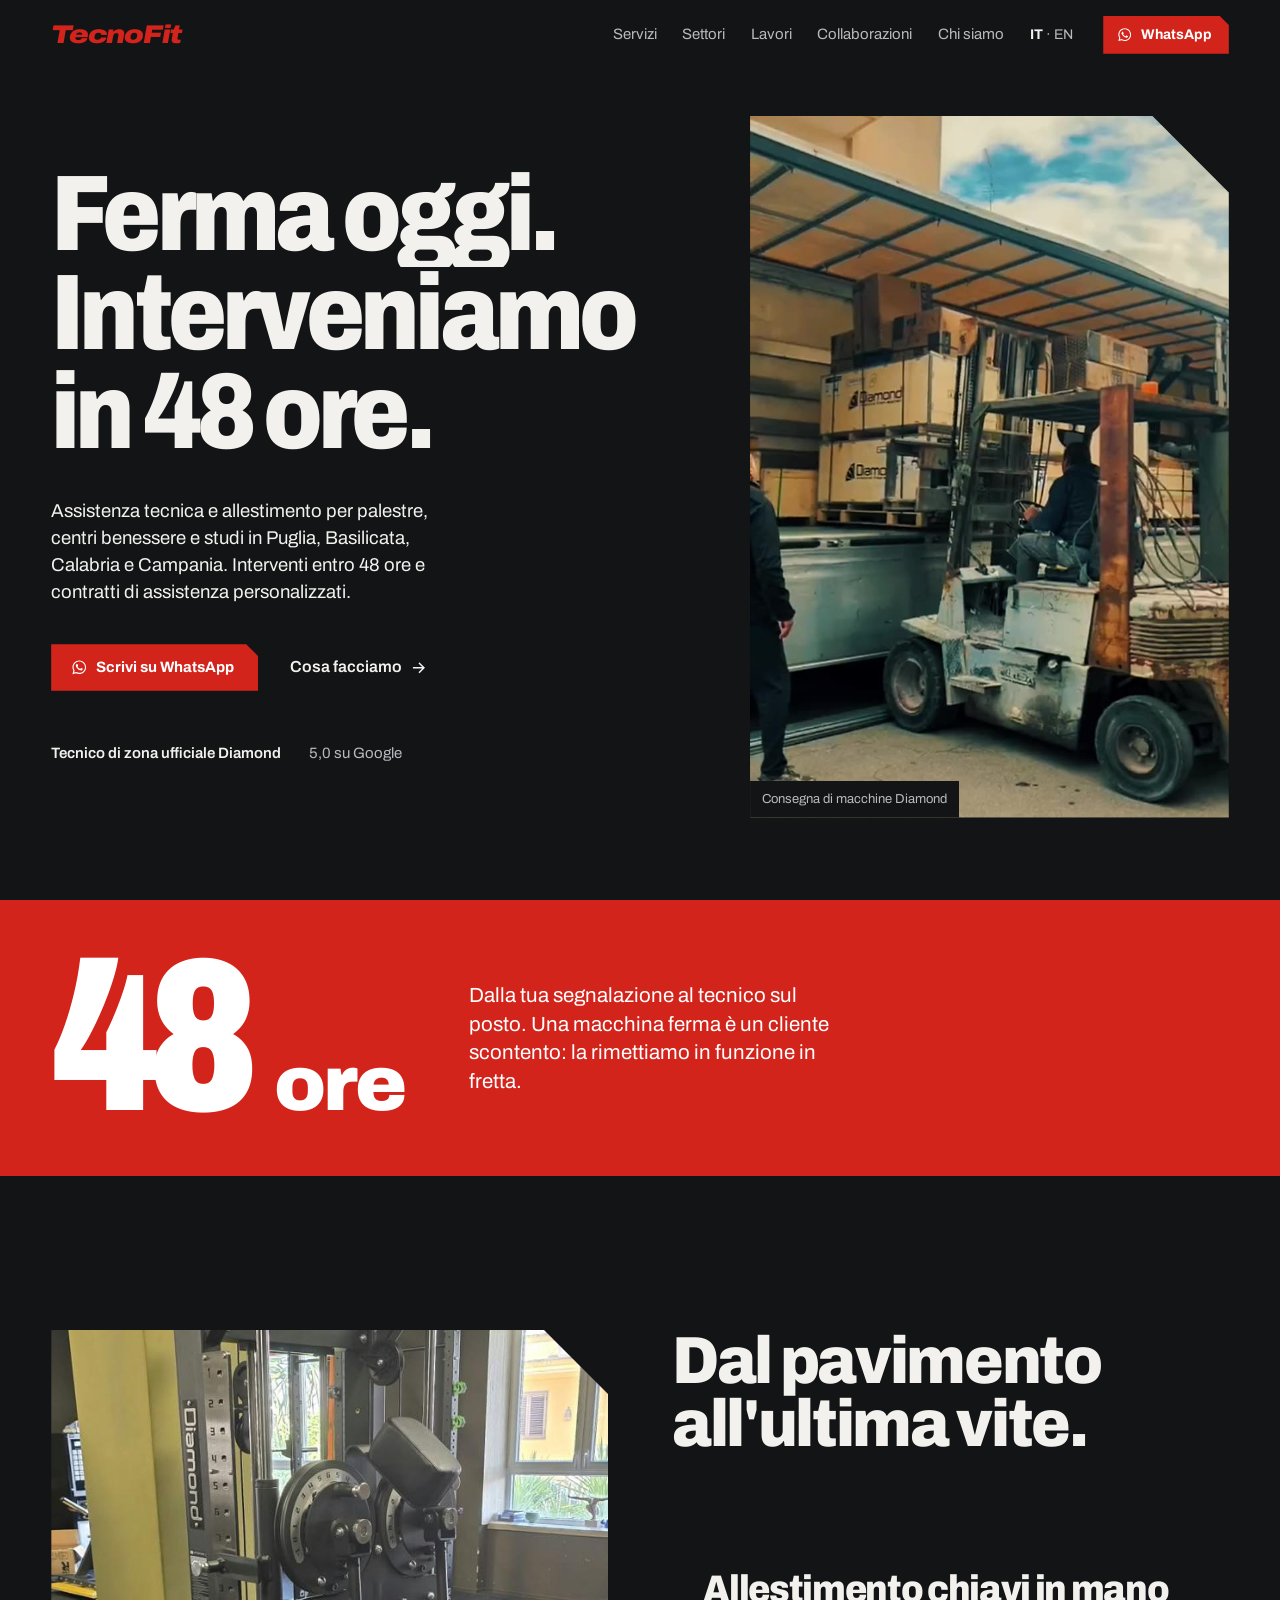
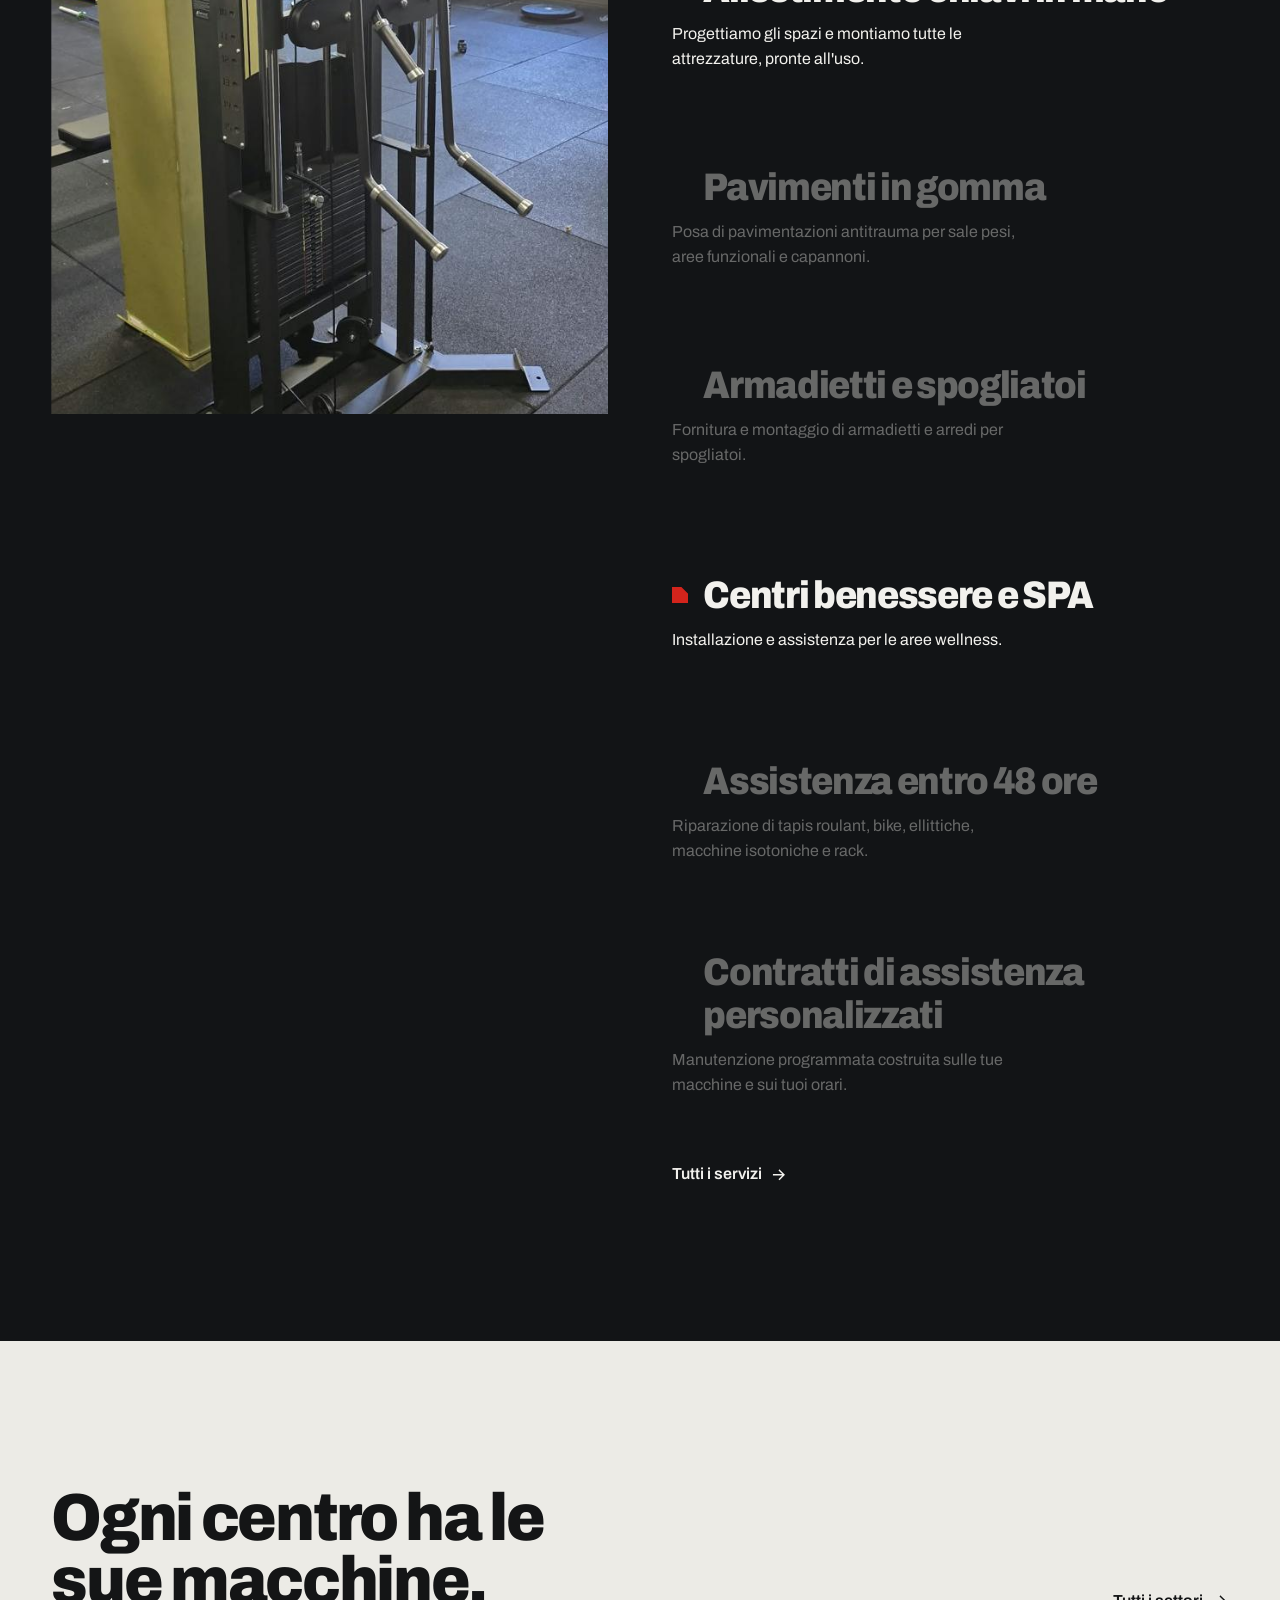
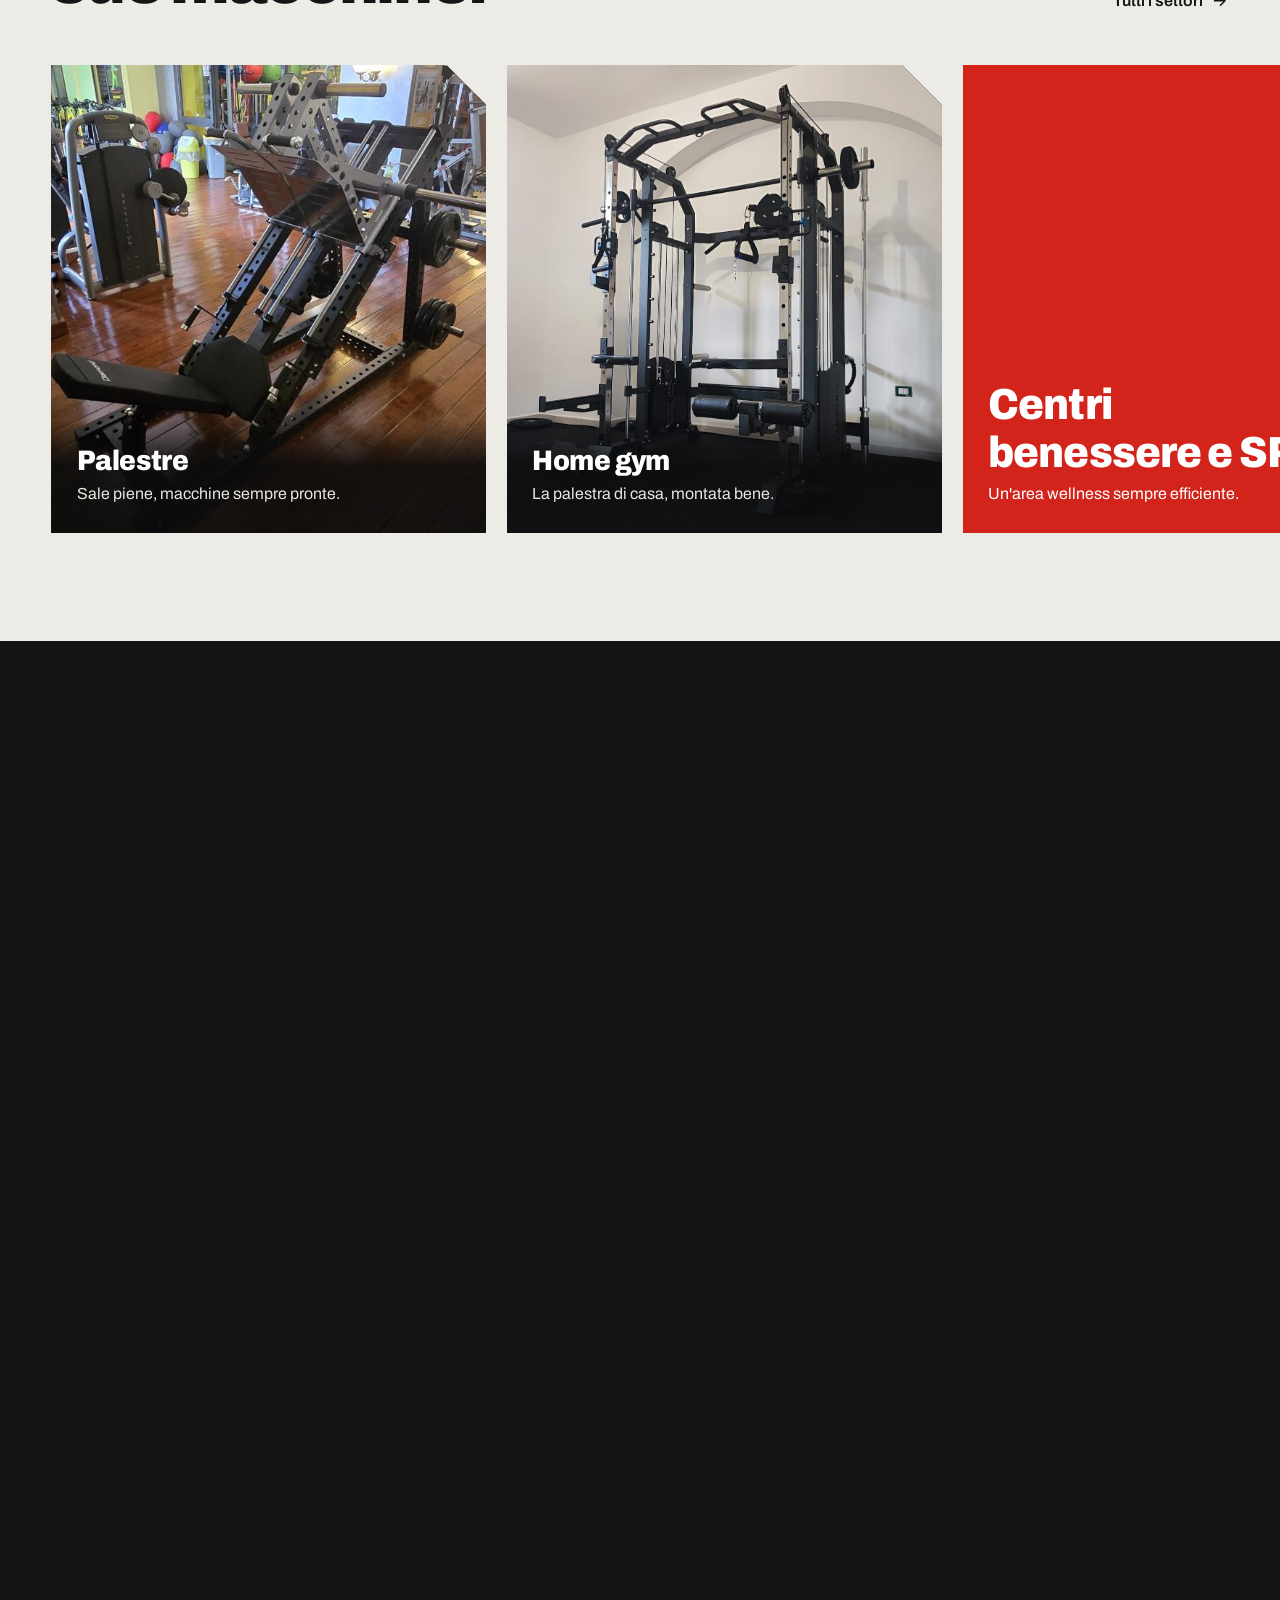
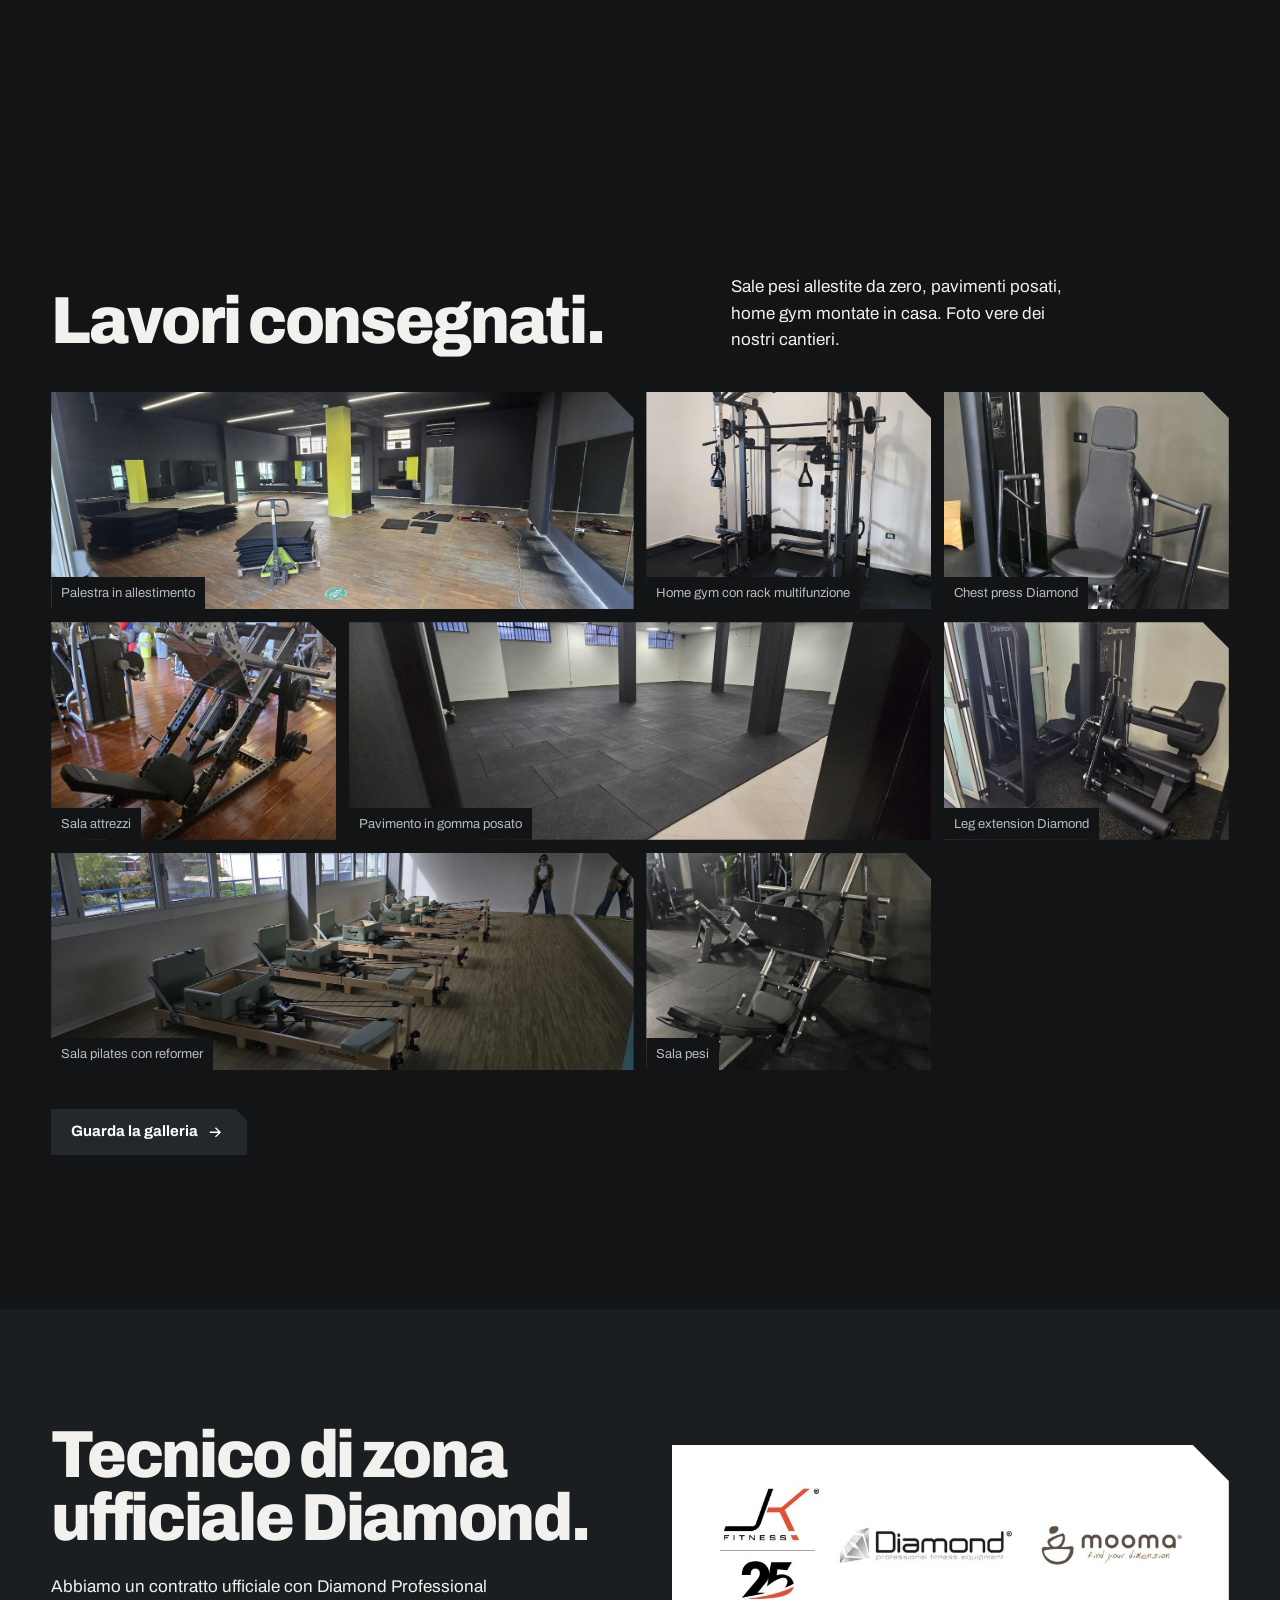
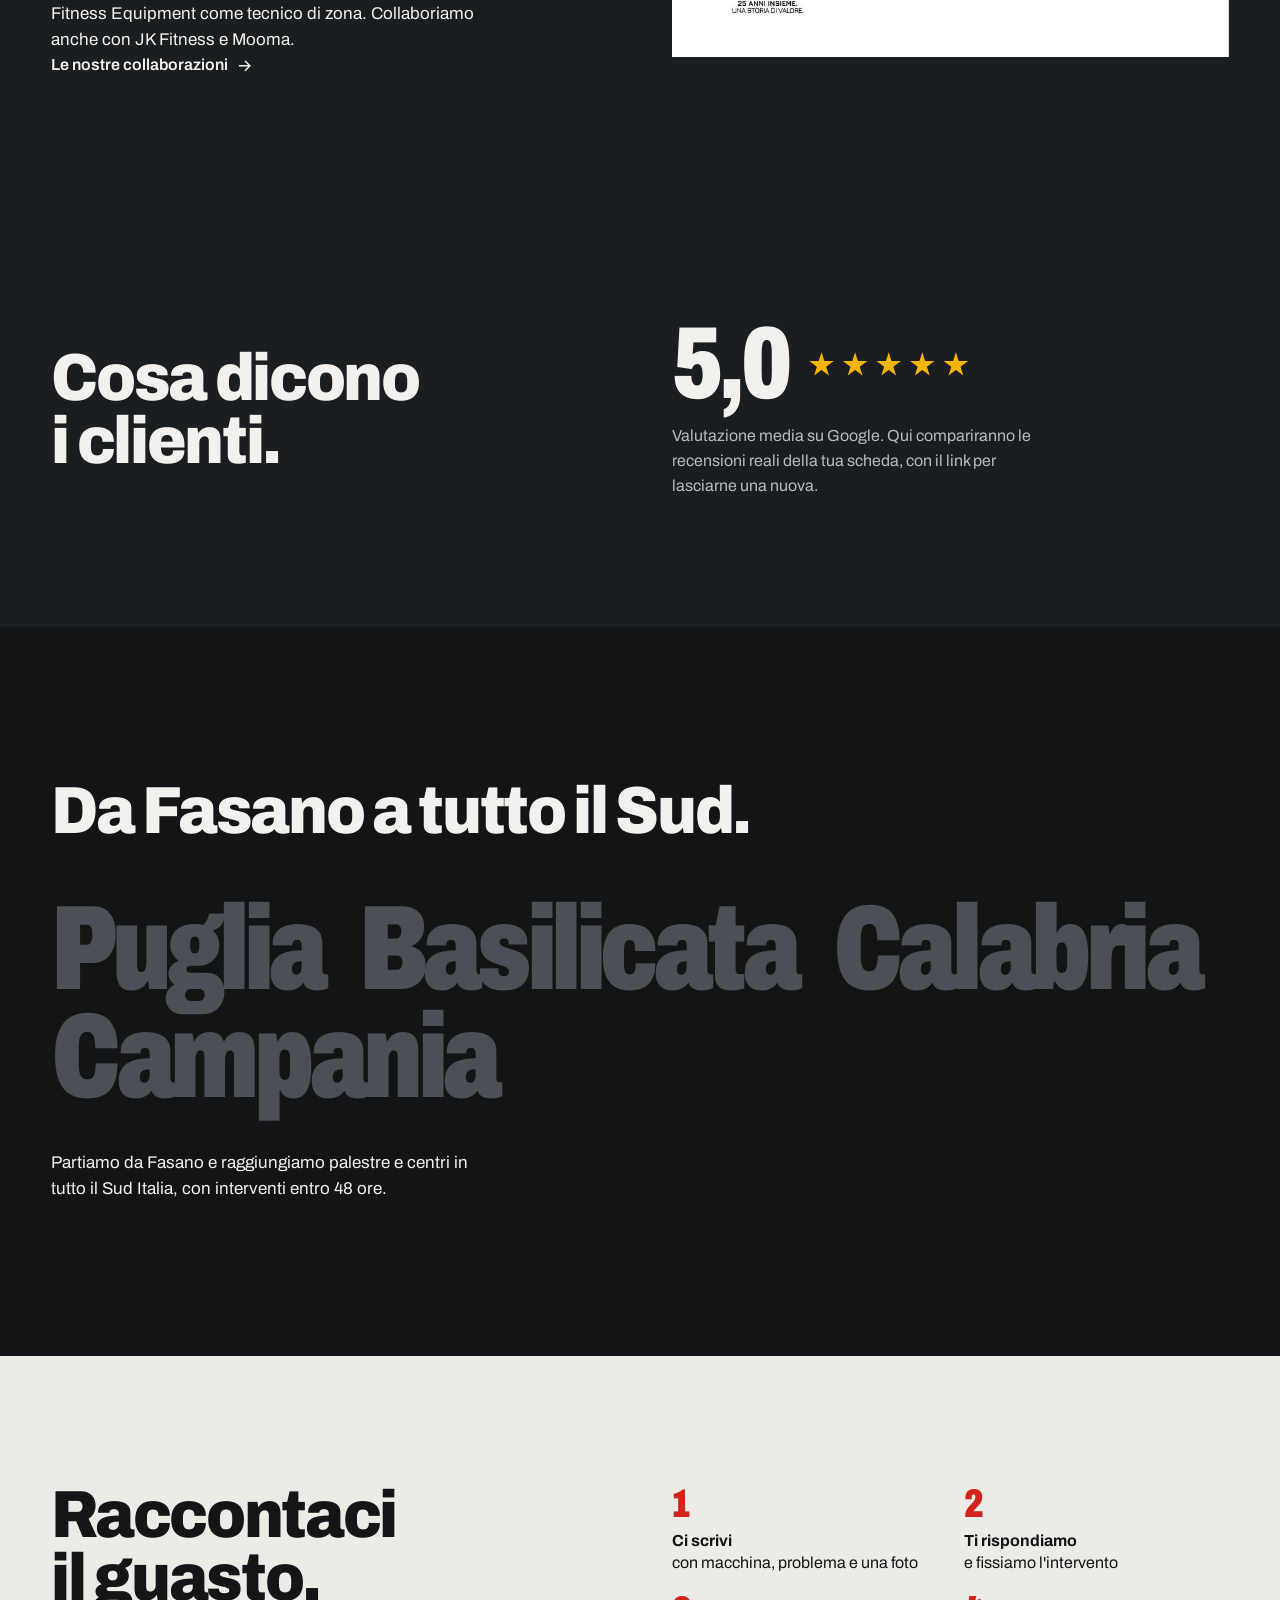
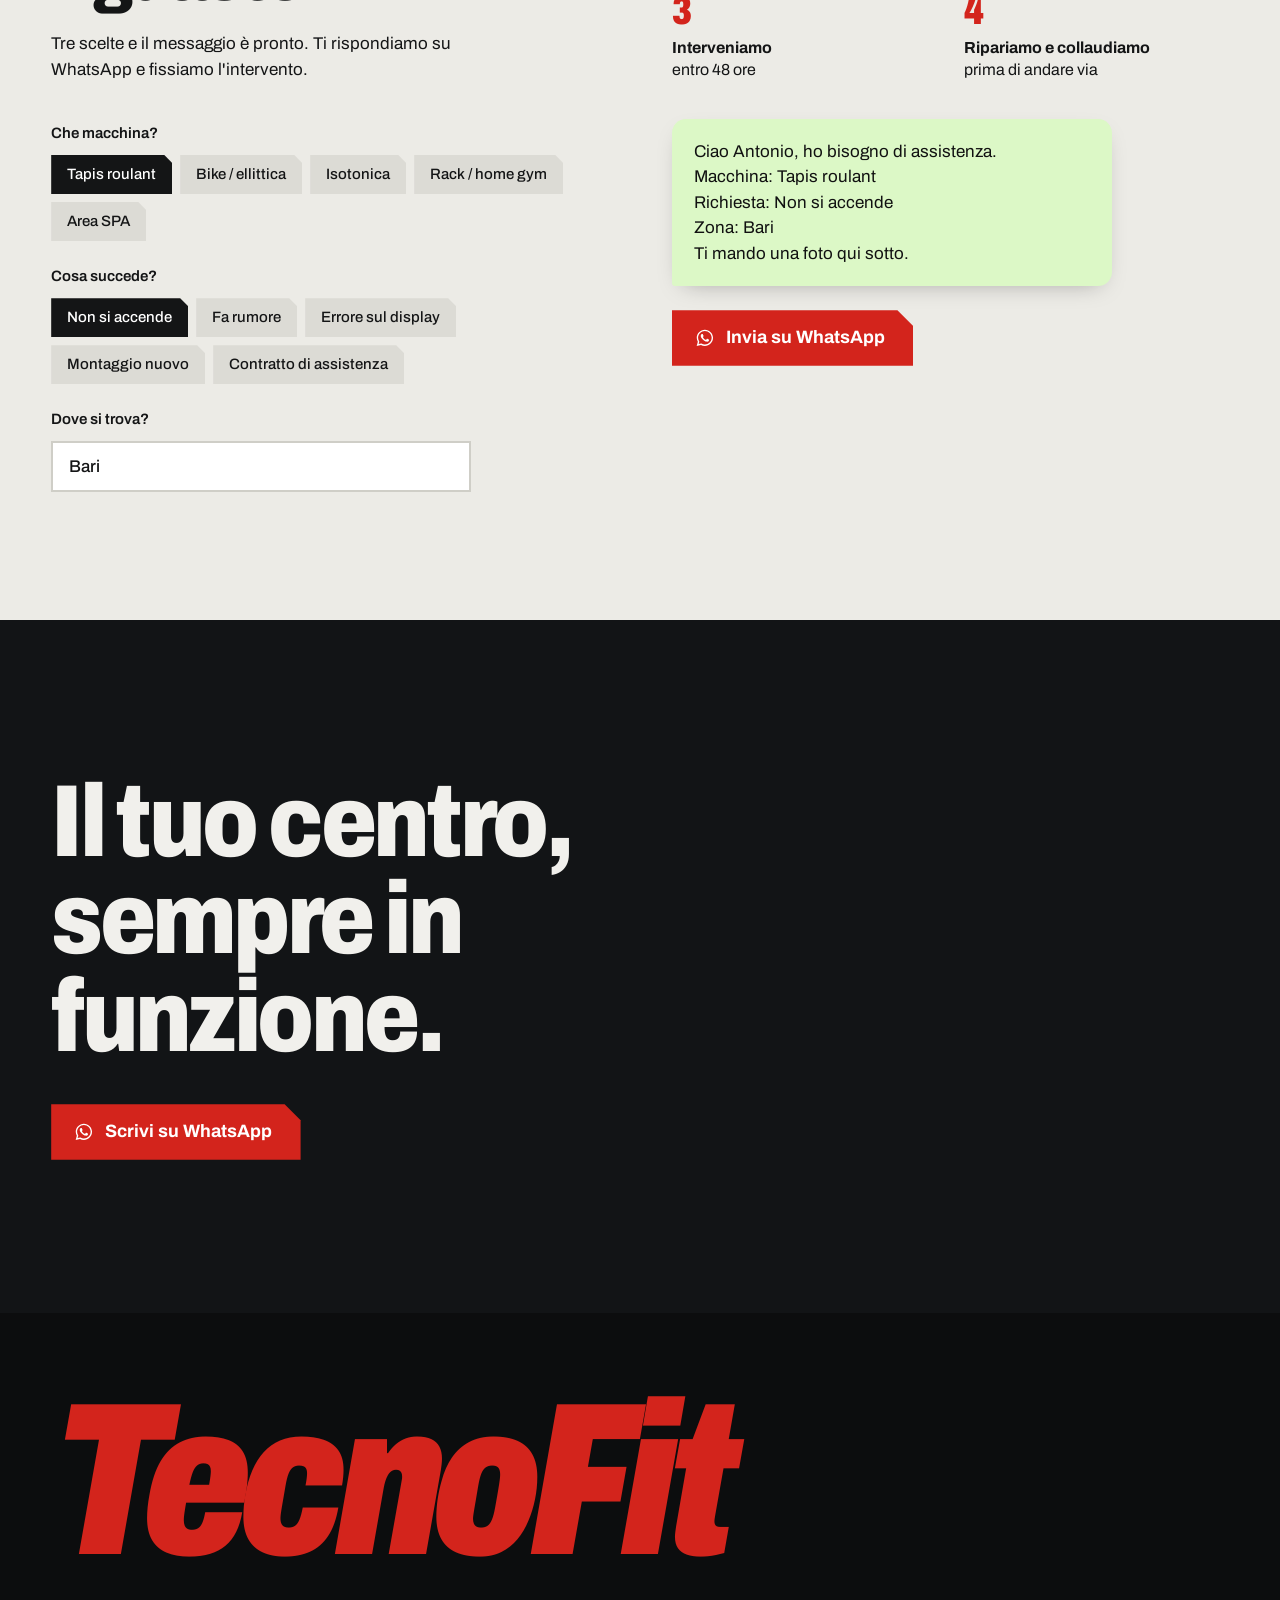
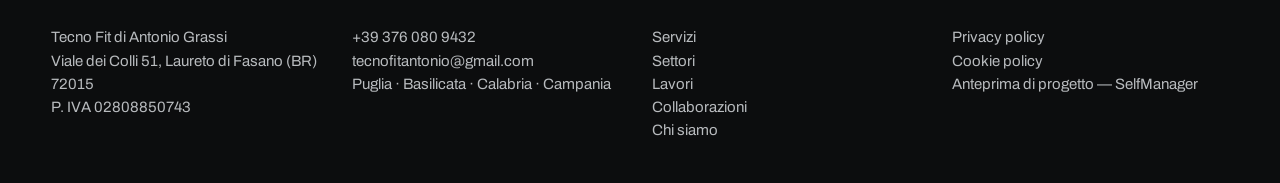
==== tecnofit/index.html @ 401a4ece "Anteprima tecnofit" ====
<!doctype html>
<html lang="it">
<head>
<meta charset="utf-8">
<meta name="viewport" content="width=device-width,initial-scale=1,viewport-fit=cover">
<title>TecnoFit — Assistenza e allestimento palestre in 48 ore</title>
<meta name="description" content="Assistenza tecnica e allestimento per palestre, centri benessere e studi in Puglia, Basilicata, Calabria e Campania. Interventi entro 48 ore.">
<meta name="robots" content="noindex">
<link rel="preconnect" href="https://fonts.googleapis.com">
<link rel="preconnect" href="https://fonts.gstatic.com" crossorigin>
<link href="https://fonts.googleapis.com/css2?family=Archivo:ital,wdth,wght@0,62..125,400..900;1,62..125,700..900&display=swap" rel="stylesheet">
<link rel="stylesheet" href="css/main.css">
</head>
<body class="home">
<svg width="0" height="0" style="position:absolute" aria-hidden="true">
<symbol id="wa" viewBox="0 0 24 24"><path fill="currentColor" d="M12.04 2C6.58 2 2.13 6.45 2.13 11.91c0 1.75.46 3.45 1.32 4.95L2.05 22l5.25-1.38c1.45.79 3.08 1.21 4.74 1.21 5.46 0 9.91-4.45 9.91-9.91C21.95 6.45 17.5 2 12.04 2zm0 18.15c-1.48 0-2.93-.4-4.2-1.15l-.3-.18-3.12.82.83-3.04-.2-.31a8.2 8.2 0 0 1-1.26-4.38c0-4.54 3.7-8.24 8.25-8.24 4.54 0 8.24 3.7 8.24 8.24 0 4.55-3.7 8.24-8.24 8.24zm4.52-6.16c-.25-.12-1.47-.72-1.69-.81-.23-.08-.39-.12-.56.12-.17.25-.64.81-.78.97-.14.17-.29.19-.54.06-.25-.12-1.05-.39-1.99-1.23-.74-.66-1.23-1.47-1.38-1.72-.14-.25-.02-.38.11-.51.11-.11.25-.29.37-.43.12-.14.17-.25.25-.41.08-.17.04-.31-.02-.43-.06-.12-.56-1.34-.76-1.84-.2-.48-.41-.42-.56-.43h-.48c-.17 0-.43.06-.66.31-.22.25-.86.85-.86 2.07 0 1.22.89 2.4 1.01 2.56.12.17 1.75 2.67 4.23 3.74.59.26 1.05.41 1.41.52.59.19 1.13.16 1.56.1.48-.07 1.47-.6 1.67-1.18.21-.58.21-1.07.14-1.18-.06-.11-.22-.17-.47-.29z"/></symbol>
<symbol id="ar" viewBox="0 0 24 24"><path fill="none" stroke="currentColor" stroke-width="2" stroke-linecap="square" d="M5 12h13M13 6l6 6-6 6"/></symbol>
<symbol id="x" viewBox="0 0 24 24"><path fill="none" stroke="currentColor" stroke-width="2" d="M6 6l12 12M18 6L6 18"/></symbol>
</svg>
<header class="nav">
  <a class="wm" href="./" aria-label="TecnoFit, home">TecnoFit</a>
  <nav id="menu" aria-label="Principale"><a href="servizi.html">Servizi</a><a href="settori.html">Settori</a><a href="lavori.html">Lavori</a><a href="collaborazioni.html">Collaborazioni</a><a href="chi-siamo.html">Chi siamo</a><span class="lang"><b>IT</b> · <span>EN</span></span></nav>
  <a class="btn cut sm" href="https://wa.me/393760809432?text=Ciao%20Antonio%2C%20vorrei%20informazioni%20su%20un%20intervento." target="_blank" rel="noopener"><svg><use href="#wa"/></svg><span>WhatsApp</span></a>
  <button class="burger" aria-expanded="false" aria-controls="menu" aria-label="Apri il menu"><span></span><span></span></button>
</header>
<main>
<section class="hero" aria-labelledby="h1">
  <div class="hero-txt">
    <h1 id="h1"><span class="ln"><span>Ferma oggi.</span></span><span class="ln"><span>Interveniamo</span></span><span class="ln"><span>in 48 ore.</span></span></h1>
    <p class="lead">Assistenza tecnica e allestimento per palestre, centri benessere e studi in Puglia, Basilicata, Calabria e Campania. Interventi entro 48 ore e contratti di assistenza personalizzati.</p>
    <div class="row"><a class="btn cut" href="#contatti"><svg><use href="#wa"/></svg><span>Scrivi su WhatsApp</span></a><a class="lnk" href="servizi.html">Cosa facciamo <svg><use href="#ar"/></svg></a></div>
    <p class="trust"><b>Tecnico di zona ufficiale Diamond</b><span>5,0 su Google</span></p>
  </div>
  <figure class="hero-media cut"><video src="assets/video/hero.mp4" poster="assets/video/hero.jpg" autoplay muted loop playsinline aria-label="Consegna di macchine Diamond dal camion"></video><figcaption>Consegna di macchine Diamond</figcaption></figure>
</section>
<section class="band" aria-label="Tempi di intervento"><div class="band-in"><p class="big"><span class="count">48</span><span class="u">ore</span></p><p class="band-t">Dalla tua segnalazione al tecnico sul posto. Una macchina ferma è un cliente scontento: la rimettiamo in funzione in fretta.</p></div></section>
<section class="svc" aria-labelledby="h-svc">
  <div class="svc-media"><div class="svc-frame cut">
    <img class="on" src="assets/img/9.jpg" alt="Palestra in allestimento con pavimento in gomma" data-k="0"><img src="assets/img/17.jpg" alt="Pavimento in gomma posato in un capannone" data-k="1" loading="lazy"><img src="assets/img/11.jpg" alt="Sala attrezzi" data-k="2" loading="lazy"><img src="assets/img/14.jpg" alt="Macchina Diamond montata" data-k="3" loading="lazy"><img src="assets/img/1.jpg" alt="Tapis roulant" data-k="4" loading="lazy"><img src="assets/img/15.jpg" alt="Chest press Diamond" data-k="5" loading="lazy">
  </div></div>
  <div class="svc-list">
    <h2 id="h-svc">Dal pavimento all'ultima vite.</h2>
    <ol>
      <li data-k="0" class="on"><h3>Allestimento chiavi in mano</h3><p>Progettiamo gli spazi e montiamo tutte le attrezzature, pronte all'uso.</p></li>
      <li data-k="1"><h3>Pavimenti in gomma</h3><p>Posa di pavimentazioni antitrauma per sale pesi, aree funzionali e capannoni.</p></li>
      <li data-k="2"><h3>Armadietti e spogliatoi</h3><p>Fornitura e montaggio di armadietti e arredi per spogliatoi.</p></li>
      <li data-k="3"><h3>Centri benessere e SPA</h3><p>Installazione e assistenza per le aree wellness.</p></li>
      <li data-k="4"><h3>Assistenza entro 48 ore</h3><p>Riparazione di tapis roulant, bike, ellittiche, macchine isotoniche e rack.</p></li>
      <li data-k="5"><h3>Contratti di assistenza personalizzati</h3><p>Manutenzione programmata costruita sulle tue macchine e sui tuoi orari.</p></li>
    </ol>
    <a class="lnk more" href="servizi.html">Tutti i servizi <svg><use href="#ar"/></svg></a>
  </div>
</section>
<section class="sect" aria-labelledby="h-set"><div class="sect-pin">
  <div class="sect-head"><h2 id="h-set">Ogni centro ha le sue macchine.</h2><a class="lnk" href="settori.html">Tutti i settori <svg><use href="#ar"/></svg></a></div>
  <div class="track">
    <a class="panel" href="settori.html#palestre"><img src="assets/img/12.jpg" alt="Palestra con macchine isotoniche" loading="lazy"><div><h3>Palestre</h3><p>Sale piene, macchine sempre pronte.</p></div></a>
    <a class="panel" href="settori.html#home-gym"><img src="assets/img/20.jpg" alt="Home gym con rack multifunzione" loading="lazy"><div><h3>Home gym</h3><p>La palestra di casa, montata bene.</p></div></a>
    <a class="panel solid" href="settori.html#spa"><div><h3>Centri benessere e SPA</h3><p>Un'area wellness sempre efficiente.</p></div></a>
    <a class="panel" href="settori.html#studi-medici"><img src="assets/img/18.jpg" alt="Macchina per la riabilitazione" loading="lazy"><div><h3>Studi medici privati</h3><p>Attrezzature affidabili per chi cura.</p></div></a>
    <a class="panel" href="settori.html#personal"><img src="assets/img/8.jpg" alt="Functional trainer in uno studio" loading="lazy"><div><h3>Studi di personal training</h3><p>Spazi piccoli, attrezzatura scelta.</p></div></a>
  </div>
</div></section>
<section class="gal" aria-labelledby="h-gal">
  <div class="gal-head"><h2 id="h-gal">Lavori consegnati.</h2><p>Sale pesi allestite da zero, pavimenti posati, home gym montate in casa. Foto vere dei nostri cantieri.</p></div>
  <div class="grid" id="grid" data-limit="8"></div>
  <a class="btn cut ghost" href="lavori.html"><span>Guarda la galleria</span><svg><use href="#ar"/></svg></a>
</section>
<section class="partner" aria-labelledby="h-par">
  <div class="par-txt"><h2 id="h-par">Tecnico di zona ufficiale Diamond.</h2><p>Abbiamo un contratto ufficiale con Diamond Professional Fitness Equipment come tecnico di zona. Collaboriamo anche con JK Fitness e Mooma.</p><a class="lnk" href="collaborazioni.html">Le nostre collaborazioni <svg><use href="#ar"/></svg></a></div>
  <figure class="par-logos"><img src="assets/img/partner.jpg" alt="Loghi di JK Fitness, Diamond e Mooma" loading="lazy" width="766" height="216"></figure>
</section>
<section class="rev" aria-labelledby="h-rev">
  <h2 id="h-rev">Cosa dicono i clienti.</h2>
  <div class="rev-in"><p class="stars" aria-label="5 su 5"><span>5,0</span><i></i><i></i><i></i><i></i><i></i></p><p>Valutazione media su Google. Qui compariranno le recensioni reali della tua scheda, con il link per lasciarne una nuova.</p></div>
</section>
<section class="zone" aria-labelledby="h-zone">
  <h2 id="h-zone">Da Fasano a tutto il Sud.</h2>
  <ul class="regs"><li>Puglia</li><li>Basilicata</li><li>Calabria</li><li>Campania</li></ul>
  <p>Partiamo da Fasano e raggiungiamo palestre e centri in tutto il Sud Italia, con interventi entro 48 ore.</p>
</section>
<section class="req" id="contatti" aria-labelledby="h-req">
  <div class="req-l">
    <h2 id="h-req">Raccontaci il guasto.</h2>
    <p>Tre scelte e il messaggio è pronto. Ti rispondiamo su WhatsApp e fissiamo l'intervento.</p>
    <fieldset><legend>Che macchina?</legend><div class="opts" data-k="m"><button type="button" aria-pressed="true">Tapis roulant</button><button type="button" aria-pressed="false">Bike / ellittica</button><button type="button" aria-pressed="false">Isotonica</button><button type="button" aria-pressed="false">Rack / home gym</button><button type="button" aria-pressed="false">Area SPA</button></div></fieldset>
    <fieldset><legend>Cosa succede?</legend><div class="opts" data-k="p"><button type="button" aria-pressed="true">Non si accende</button><button type="button" aria-pressed="false">Fa rumore</button><button type="button" aria-pressed="false">Errore sul display</button><button type="button" aria-pressed="false">Montaggio nuovo</button><button type="button" aria-pressed="false">Contratto di assistenza</button></div></fieldset>
    <label class="city" for="city">Dove si trova?</label>
    <input id="city" type="text" value="Bari" autocomplete="address-level2">
  </div>
  <div class="req-r">
    <ol class="steps"><li><b>Ci scrivi</b> con macchina, problema e una foto</li><li><b>Ti rispondiamo</b> e fissiamo l'intervento</li><li><b>Interveniamo</b> entro 48 ore</li><li><b>Ripariamo e collaudiamo</b> prima di andare via</li></ol>
    <div class="bubble" id="msg" aria-live="polite"></div>
    <a class="btn cut lg" id="send" href="#" target="_blank" rel="noopener"><svg><use href="#wa"/></svg><span>Invia su WhatsApp</span></a>
  </div>
</section>
<section class="close"><h2>Il tuo centro, sempre in funzione.</h2><a class="btn cut lg" href="#contatti"><svg><use href="#wa"/></svg><span>Scrivi su WhatsApp</span></a></section>
</main>
<footer class="foot">
  <a class="wm big" href="./">TecnoFit</a>
  <div class="foot-g">
    <p>Tecno Fit di Antonio Grassi<br>Viale dei Colli 51, Laureto di Fasano (BR) 72015<br>P. IVA 02808850743</p>
    <p><a href="https://wa.me/393760809432?text=Ciao%20Antonio%2C%20vorrei%20informazioni%20su%20un%20intervento." target="_blank" rel="noopener">+39 376 080 9432</a><br>tecnofitantonio@gmail.com<br>Puglia · Basilicata · Calabria · Campania</p>
    <p><a href="servizi.html">Servizi</a><br><a href="settori.html">Settori</a><br><a href="lavori.html">Lavori</a><br><a href="collaborazioni.html">Collaborazioni</a><br><a href="chi-siamo.html">Chi siamo</a></p>
    <p>Privacy policy<br>Cookie policy<br>Anteprima di progetto — <a href="https://selfmanagers.it" target="_blank" rel="noopener">SelfManager</a></p>
  </div>
</footer>
<a class="fab" href="https://wa.me/393760809432?text=Ciao%20Antonio%2C%20vorrei%20informazioni%20su%20un%20intervento." target="_blank" rel="noopener" aria-label="Scrivi su WhatsApp"><svg><use href="#wa"/></svg></a>
<dialog class="lb" id="lb" aria-label="Foto ingrandita"><button class="lb-x" aria-label="Chiudi"><svg><use href="#x"/></svg></button><img alt=""><p></p></dialog>
<script src="js/vendor/gsap.min.js"></script>
<script src="js/vendor/ScrollTrigger.min.js"></script>
<script src="js/main.js"></script>
</body>
</html>
---- tecnofit/css/main.css ----
:root{--bg:#121416;--sf:#1b1e21;--sf2:#24282c;--ink:#f2f1ed;--mut:#b8bbbe;--red:#d3241c;--red2:#b81d16;--chalk:#ecebe6;--g:max(20px,4vw);--c:clamp(18px,3vw,44px);--f:"Archivo",system-ui,sans-serif;color-scheme:dark}
*{box-sizing:border-box;margin:0;padding:0}
html{scroll-behavior:smooth;-webkit-text-size-adjust:100%}
body{background:var(--bg);color:var(--ink);font:400 clamp(16px,1.05vw,18px)/1.55 var(--f);font-variation-settings:"wdth" 100;overflow-x:hidden}
::selection{background:var(--red);color:#fff}
:focus-visible{outline:2px solid var(--red);outline-offset:3px}
html{scrollbar-color:#3a3f44 var(--bg)}
img,video{display:block;max-width:100%}
a{color:inherit}
h1,h2,h3{font-weight:850;letter-spacing:-.035em;line-height:.95;text-wrap:balance}
h2{font-size:clamp(36px,5.2vw,84px);font-variation-settings:"wdth" 92}
h3{font-size:clamp(20px,1.6vw,26px);letter-spacing:-.02em;line-height:1.1;font-variation-settings:"wdth" 100}
.cut{clip-path:polygon(0 0,calc(100% - var(--c)) 0,100% var(--c),100% 100%,0 100%)}
svg{width:1.1em;height:1.1em;flex:none}

.nav{position:fixed;inset:0 0 auto;z-index:20;display:flex;align-items:center;gap:clamp(16px,2.4vw,36px);padding:16px var(--g);padding-top:calc(16px + env(safe-area-inset-top,0px));transition:background .3s,transform .4s cubic-bezier(.2,.8,.2,1)}
.nav.solid{background:rgba(18,20,22,.94)}
.nav.hide{transform:translateY(-100%)}
.wm{font:900 italic clamp(24px,2vw,32px)/1 var(--f);font-variation-settings:"wdth" 118;letter-spacing:-.05em;color:var(--red);text-decoration:none}
.nav nav{display:flex;gap:clamp(14px,2vw,30px);margin-left:auto}
.nav nav a{text-decoration:none;font-size:15px;color:var(--mut);transition:color .2s}
.nav nav a:hover{color:var(--ink)}
.lang{font-size:14px;color:var(--mut)}.lang b{color:var(--ink)}
.btn{display:inline-flex;align-items:center;gap:.6em;background:var(--red);color:#fff;font:700 clamp(15px,1.1vw,18px)/1 var(--f);text-decoration:none;padding:1em 1.6em 1em 1.3em;--c:12px;border:0;cursor:pointer;transition:background .2s,transform .2s}
.btn:hover{background:var(--red2)}.btn:active{transform:translateY(1px)}
.btn.sm{font-size:14px;padding:.8em 1.2em .8em 1em;--c:9px}
.btn.lg{font-size:clamp(17px,1.4vw,22px);--c:16px}
.lnk{display:inline-flex;align-items:center;gap:.5em;text-decoration:none;font-weight:600;color:var(--ink)}
.lnk svg{transition:transform .25s}.lnk:hover svg{transform:translateX(4px)}

.hero{display:grid;grid-template-columns:minmax(0,1.15fr) minmax(0,.85fr);gap:clamp(24px,4vw,72px);padding:calc(110px + env(safe-area-inset-top,0px)) var(--g) clamp(48px,6vw,96px);min-height:min(100svh,980px);align-items:center}
.hero h1{font-size:clamp(52px,8.4vw,150px);font-variation-settings:"wdth" 84;letter-spacing:-.045em;line-height:.88;margin-bottom:clamp(24px,2.6vw,40px)}
.hero h1 em{font-style:normal}
.ln{display:block;overflow:hidden;padding-bottom:.04em}.ln>span{display:inline-block}
.lead{font-size:clamp(18px,1.45vw,23px);line-height:1.45;max-width:38ch;margin-bottom:clamp(28px,3vw,44px)}
.row{display:flex;flex-wrap:wrap;align-items:center;gap:18px 32px}
.trust{display:flex;flex-wrap:wrap;gap:8px 28px;margin-top:clamp(32px,4vw,56px);font-size:15px;color:var(--mut)}
.trust b{color:var(--ink);font-weight:600}
.hero-media{position:relative;height:min(78svh,820px);background:#000;--c:clamp(40px,6vw,96px)}
.hero-media video{width:100%;height:100%;object-fit:cover}
.hero-media figcaption{position:absolute;left:0;bottom:0;background:var(--bg);font-size:13px;color:var(--mut);padding:8px 12px}

.band{background:var(--red);color:#fff;overflow:hidden}
.band-in{display:flex;align-items:center;gap:clamp(24px,5vw,80px);padding:clamp(28px,4vw,56px) var(--g)}
.big{display:flex;align-items:baseline;gap:.12em;font:900 clamp(96px,17vw,280px)/.8 var(--f);font-variation-settings:"wdth" 72;letter-spacing:-.05em;font-variant-numeric:tabular-nums}
.big .u{font-size:.36em;font-variation-settings:"wdth" 100;letter-spacing:-.03em}
.band-t{font-size:clamp(18px,1.6vw,26px);line-height:1.4;max-width:30ch}

.svc{display:grid;grid-template-columns:minmax(0,1fr) minmax(0,1fr);gap:clamp(32px,5vw,96px);padding:clamp(96px,12vw,200px) var(--g)}
.svc-media{position:relative}
.svc-frame{position:sticky;top:12svh;height:76svh;background:var(--sf);--c:clamp(36px,5vw,80px)}
.svc-frame img{position:absolute;inset:0;width:100%;height:100%;object-fit:cover;clip-path:inset(0 0 100% 0);transition:clip-path .8s cubic-bezier(.7,0,.2,1)}
.svc-frame img.on{clip-path:inset(0 0 0 0)}
.svc-list h2{margin-bottom:clamp(40px,5vw,72px)}
.svc-list ol{list-style:none}
.svc-list li{padding:clamp(26px,3.2vw,48px) 0;opacity:.38;transition:opacity .4s;cursor:default;min-height:22svh;display:flex;flex-direction:column;justify-content:center}
.svc-list li.on{opacity:1}
.svc-list li h3{font-size:clamp(28px,3vw,48px);font-variation-settings:"wdth" 90;letter-spacing:-.035em;margin-bottom:12px;display:flex;align-items:center;gap:.4em}
.svc-list li h3:before{content:"";width:.42em;height:.42em;background:var(--red);clip-path:polygon(0 0,58% 0,100% 42%,100% 100%,0 100%);flex:none;transform:scale(0);transition:transform .4s cubic-bezier(.2,.8,.2,1)}
.svc-list li.on h3:before{transform:scale(1)}
.svc-list li p{max-width:40ch;color:var(--ink)}

.sect{background:var(--chalk);color:#141516;overflow:hidden}
.sect-pin{height:100svh;display:flex;flex-direction:column;justify-content:center;gap:clamp(28px,4vw,56px);padding:clamp(72px,8vw,120px) 0 clamp(40px,5vw,72px)}
.sect h2{padding:0 var(--g);max-width:14ch}
.track{display:flex;gap:clamp(14px,1.6vw,24px);padding:0 var(--g);width:max-content}
.panel{position:relative;width:clamp(280px,34vw,560px);height:clamp(340px,52svh,560px);flex:none;overflow:hidden;background:#141516;color:#fff;clip-path:polygon(0 0,calc(100% - 40px) 0,100% 40px,100% 100%,0 100%)}
.panel img{width:100%;height:100%;object-fit:cover;transform:scale(1.08)}
.panel>div{position:absolute;left:0;right:0;bottom:0;padding:clamp(20px,2vw,32px);background:linear-gradient(transparent,rgba(10,11,12,.86) 40%)}
.panel h3{font-size:clamp(24px,2.2vw,36px);font-variation-settings:"wdth" 92;margin-bottom:6px}
.panel p{font-size:16px;color:#e6e6e3;max-width:32ch}
.panel.solid{background:var(--red)}.panel.solid>div{background:none;top:0;display:flex;flex-direction:column;justify-content:flex-end}
.panel.solid h3{font-size:clamp(34px,3.4vw,56px)}.panel.solid p{color:#fff}

.gal{padding:clamp(96px,12vw,200px) var(--g)}
.gal-head{display:grid;grid-template-columns:minmax(0,1.3fr) minmax(0,1fr);gap:32px;align-items:end;margin-bottom:clamp(28px,3vw,44px)}
.gal-head p{color:var(--ink);max-width:36ch;font-size:clamp(17px,1.3vw,20px)}
.chips{display:flex;flex-wrap:wrap;gap:10px;margin-bottom:clamp(24px,2.6vw,36px)}
.chips button{font:600 15px/1 var(--f);color:var(--ink);background:var(--sf2);border:0;padding:12px 18px;cursor:pointer;clip-path:polygon(0 0,calc(100% - 8px) 0,100% 8px,100% 100%,0 100%);transition:background .2s,color .2s}
.chips button:hover{background:#30353a}
.chips button[aria-pressed="true"]{background:var(--ink);color:var(--bg)}
.grid{display:grid;grid-template-columns:repeat(4,minmax(0,1fr));grid-auto-rows:clamp(160px,17vw,300px);grid-auto-flow:dense;gap:clamp(8px,1vw,14px)}
.tile{position:relative;overflow:hidden;background:var(--sf);clip-path:polygon(0 0,calc(100% - 26px) 0,100% 26px,100% 100%,0 100%)}
.tile.w{grid-column:span 2}.tile.t{grid-row:span 2}
.tile img{width:100%;height:100%;object-fit:cover;transition:transform .7s cubic-bezier(.2,.8,.2,1)}
.tile:hover img{transform:scale(1.05)}
.tile span{position:absolute;left:0;bottom:0;background:var(--bg);font-size:13px;color:var(--mut);padding:6px 10px}
.tile.out{display:none}

.partner{display:grid;grid-template-columns:minmax(0,1fr) minmax(0,1fr);gap:clamp(32px,5vw,96px);align-items:center;padding:clamp(72px,9vw,150px) var(--g);background:var(--sf)}
.partner p{margin-top:24px;max-width:44ch;font-size:clamp(17px,1.3vw,20px)}
.par-logos{background:#fff;padding:clamp(20px,3vw,48px);clip-path:polygon(0 0,calc(100% - 36px) 0,100% 36px,100% 100%,0 100%)}
.par-logos img{width:100%;height:auto}

.zone{padding:clamp(96px,12vw,200px) var(--g)}
.zone h2{margin-bottom:clamp(28px,4vw,56px)}
.regs{list-style:none;display:flex;flex-wrap:wrap;gap:0 .3em;font:900 clamp(48px,9.4vw,170px)/.9 var(--f);font-variation-settings:"wdth" 72;letter-spacing:-.045em;color:#4a5056;margin-bottom:clamp(28px,3vw,44px)}
.regs li{transition:color .5s}.regs li.lit{color:var(--ink)}.regs li.lit:first-child{color:var(--red)}
.zone p{max-width:44ch;font-size:clamp(17px,1.3vw,20px)}

.req{display:grid;grid-template-columns:minmax(0,1fr) minmax(0,1fr);gap:clamp(32px,5vw,96px);padding:clamp(80px,10vw,160px) var(--g);background:var(--chalk);color:#141516}
.req h2{margin-bottom:20px}
.req-l>p{max-width:40ch;margin-bottom:clamp(28px,3vw,40px);font-size:clamp(17px,1.3vw,20px)}
fieldset{border:0;margin-bottom:24px}
legend,.city{display:block;font-weight:600;font-size:15px;margin-bottom:10px}
.opts{display:flex;flex-wrap:wrap;gap:8px}
.opts button{font:500 15px/1 var(--f);padding:12px 16px;border:0;background:#dcdbd5;color:#141516;cursor:pointer;transition:background .2s;clip-path:polygon(0 0,calc(100% - 8px) 0,100% 8px,100% 100%,0 100%)}
.opts button:hover{background:#cfcec7}
.opts button[aria-pressed="true"]{background:#141516;color:#fff}
.req input{font:500 17px/1 var(--f);width:100%;max-width:420px;padding:14px 16px;border:2px solid #cfcec7;background:#fff;color:#141516}
.req input:focus{outline:none;border-color:var(--red)}
.steps{list-style:none;counter-reset:s;display:grid;grid-template-columns:1fr 1fr;gap:18px 28px;margin-bottom:clamp(28px,3vw,44px)}
.steps li{counter-increment:s;font-size:16px;line-height:1.35}
.steps li:before{content:counter(s);display:block;font:900 40px/1 var(--f);font-variation-settings:"wdth" 72;color:var(--red);margin-bottom:6px}
.steps b{display:block}
.bubble{background:#dcf8c6;color:#111;padding:20px 22px;border-radius:14px 14px 14px 3px;font-size:17px;line-height:1.5;white-space:pre-line;max-width:44ch;margin-bottom:24px;box-shadow:0 8px 24px -12px rgba(0,0,0,.35)}

.close{padding:clamp(96px,12vw,200px) var(--g);display:flex;flex-direction:column;align-items:flex-start;gap:clamp(28px,3vw,44px)}
.close h2{font-size:clamp(48px,8vw,140px);font-variation-settings:"wdth" 84;max-width:12ch}

.foot{background:#0c0d0e;padding:clamp(48px,6vw,96px) var(--g) calc(40px + env(safe-area-inset-bottom,0px))}
.wm.big{display:block;font-style:italic;font-size:clamp(72px,17vw,300px);line-height:.85;margin-bottom:clamp(32px,4vw,56px)}
.foot-g{display:grid;grid-template-columns:repeat(3,minmax(0,1fr));gap:24px;font-size:15px;color:var(--mut)}

.fab{position:fixed;right:calc(18px + env(safe-area-inset-right,0px));bottom:calc(18px + env(safe-area-inset-bottom,0px));z-index:30;width:60px;height:60px;display:grid;place-items:center;background:#25d366;color:#fff;border-radius:50%;box-shadow:0 10px 26px -8px rgba(0,0,0,.55);transform:scale(0);transition:transform .45s cubic-bezier(.16,1,.3,1)}
.fab.on{transform:scale(1)}.fab svg{width:30px;height:30px}

@media (max-width:900px){
  .nav nav,.lang{display:none}.nav .btn{margin-left:auto}
  .hero{grid-template-columns:1fr;min-height:0;padding-top:calc(96px + env(safe-area-inset-top,0px))}
  .hero-media{height:62svh}
  .band-in{flex-direction:column;align-items:flex-start;gap:12px}
  .svc{grid-template-columns:1fr}
  .svc-media{display:none}
  .svc-list li{opacity:1;min-height:0;padding:22px 0}
  .svc-list li h3:before{transform:scale(1)}
  .sect-pin{height:auto}
  .track{width:auto;overflow-x:auto;scroll-snap-type:x mandatory;padding-bottom:8px}
  .panel{width:78vw;height:62svh;scroll-snap-align:start}
  .gal-head,.partner,.req{grid-template-columns:1fr}
  .grid{grid-template-columns:repeat(2,minmax(0,1fr));grid-auto-rows:44vw}
  .foot-g{grid-template-columns:1fr}
  .steps{grid-template-columns:1fr 1fr}
}
@media (prefers-reduced-motion:reduce){*{transition:none!important;scroll-behavior:auto!important}}

.nav nav a[aria-current]{color:var(--ink);box-shadow:inset 0 -2px 0 var(--red)}
.nav nav{align-items:center}
.burger{display:none;width:44px;height:44px;background:none;border:0;cursor:pointer;position:relative;color:var(--ink)}
.burger span{position:absolute;left:10px;right:10px;height:2px;background:currentColor;transition:transform .35s cubic-bezier(.16,1,.3,1)}
.burger span:first-child{top:17px}.burger span:last-child{top:25px}
.nav.open .burger span:first-child{transform:translateY(4px) rotate(45deg)}.nav.open .burger span:last-child{transform:translateY(-4px) rotate(-45deg)}
.lnk.more{margin-top:24px}
.btn.ghost{background:var(--sf2);margin-top:clamp(24px,3vw,40px)}.btn.ghost:hover{background:#30353a}
.btn.dark{background:#141516}.btn.dark:hover{background:#000}
.sect-head{display:flex;justify-content:space-between;align-items:end;gap:24px;padding:0 var(--g)}
.sect-head h2{padding:0}.sect-head .lnk{color:#141516;flex:none}
a.panel{text-decoration:none}a.panel img{transition:transform .8s cubic-bezier(.16,1,.3,1)}a.panel:hover img{transform:scale(1.12)}
.tile{cursor:zoom-in}

.ph{display:grid;grid-template-columns:minmax(0,1fr);gap:clamp(24px,4vw,72px);padding:calc(130px + env(safe-area-inset-top,0px)) var(--g) clamp(56px,7vw,110px);align-items:end}
.ph.has-media{grid-template-columns:minmax(0,1.1fr) minmax(0,.9fr)}
.ph h1{font-size:clamp(48px,7.6vw,132px);font-variation-settings:"wdth" 84;letter-spacing:-.045em;line-height:.88;margin-bottom:clamp(22px,2.4vw,36px)}
.ph-media{height:min(62svh,620px);--c:clamp(36px,5vw,80px)}
.ph-media img{width:100%;height:100%;object-fit:cover}

.jump{position:sticky;top:0;z-index:5;display:flex;gap:6px;overflow-x:auto;padding:12px var(--g);background:rgba(18,20,22,.94);scrollbar-width:none}
.jump a{flex:none;text-decoration:none;font-size:14px;font-weight:600;padding:9px 14px;background:var(--sf2);clip-path:polygon(0 0,calc(100% - 7px) 0,100% 7px,100% 100%,0 100%);transition:background .2s}
.jump a:hover{background:var(--red)}
.srow{display:grid;grid-template-columns:minmax(0,1.1fr) minmax(0,.9fr);gap:clamp(32px,5vw,96px);align-items:center;padding:clamp(64px,8vw,130px) var(--g);scroll-margin-top:60px}
.srow.rev figure{order:2}
.srow figure{height:min(70svh,640px);--c:clamp(30px,4vw,64px);overflow:hidden}
.srow img{width:100%;height:110%;object-fit:cover}
.srow h2,.card h2{font-size:clamp(34px,4.2vw,68px);margin-bottom:16px}
.sub{font-size:clamp(19px,1.6vw,26px);font-weight:700;letter-spacing:-.015em;line-height:1.25;margin-bottom:14px;color:var(--ink)}
.srow p:last-child{max-width:44ch}
.contr{display:grid;grid-template-columns:minmax(0,1fr) minmax(0,1fr);gap:clamp(32px,5vw,96px);padding:clamp(72px,9vw,150px) var(--g);background:var(--red);color:#fff;scroll-margin-top:60px}
.contr h2{margin-bottom:24px}.contr p{max-width:44ch;margin-bottom:32px;font-size:clamp(17px,1.3vw,20px)}
.contr ul{list-style:none;display:grid;grid-template-columns:1fr 1fr;gap:clamp(20px,2.4vw,36px);align-content:center}
.contr li{font-size:16px;line-height:1.4}.contr li b{display:block;font-size:clamp(20px,1.7vw,26px);letter-spacing:-.02em;line-height:1.15;margin-bottom:6px}
.spa{padding:clamp(80px,10vw,170px) var(--g);background:var(--chalk);color:#141516;scroll-margin-top:60px}
.spa h2{max-width:16ch;margin-bottom:24px}.spa p{max-width:46ch;font-size:clamp(17px,1.3vw,20px)}
.how{padding:clamp(80px,10vw,170px) var(--g)}
.how h2{margin-bottom:clamp(32px,4vw,56px)}
.steps.big4{grid-template-columns:repeat(4,minmax(0,1fr));gap:clamp(20px,3vw,48px)}
.steps.big4 li{font-size:clamp(16px,1.2vw,19px)}.steps.big4 li:before{font-size:clamp(56px,6vw,96px)}

.stack{padding:0 var(--g) clamp(40px,5vw,80px)}
.card{position:relative;height:min(78svh,720px);margin-bottom:clamp(24px,4vh,48px);overflow:hidden;background:#141516;clip-path:polygon(0 0,calc(100% - 56px) 0,100% 56px,100% 100%,0 100%);scroll-margin-top:90px}
.card img{position:absolute;inset:0;width:100%;height:100%;object-fit:cover}
.card>div{position:absolute;left:0;right:0;bottom:0;padding:clamp(24px,4vw,64px);background:linear-gradient(transparent,rgba(10,11,12,.9) 45%);max-width:none}
.card>div p{max-width:46ch}
.card.solid{background:var(--red)}.card.solid>div{background:none}
.card .sub{color:#fff}

.gal.full{padding-top:0}
.rev{padding:clamp(80px,10vw,160px) var(--g);background:var(--sf);display:grid;grid-template-columns:minmax(0,1fr) minmax(0,1fr);gap:clamp(32px,5vw,96px);align-items:center}
.rev-in p:last-child{max-width:40ch;color:var(--mut)}
.stars{display:flex;align-items:center;gap:8px;margin-bottom:16px}
.stars span{font:900 clamp(64px,8vw,128px)/.85 var(--f);font-variation-settings:"wdth" 72;letter-spacing:-.04em;margin-right:12px}
.stars i{width:clamp(22px,2vw,30px);height:clamp(22px,2vw,30px);background:#f4b400;clip-path:polygon(50% 0,61% 35%,98% 35%,68% 57%,79% 91%,50% 70%,21% 91%,32% 57%,2% 35%,39% 35%)}

.dia{display:grid;grid-template-columns:minmax(0,.8fr) minmax(0,1.2fr);gap:clamp(32px,5vw,96px);padding:clamp(40px,5vw,80px) var(--g) clamp(80px,10vw,160px);align-items:start}
.dia figure{height:min(80svh,760px);--c:clamp(36px,5vw,80px);position:sticky;top:90px}
.dia video{width:100%;height:100%;object-fit:cover}
.dlogo{background:#fff;padding:14px 18px;width:min(320px,80%);height:auto;margin-bottom:clamp(24px,3vw,40px)}
.dia h2{margin-bottom:20px}.dia p{max-width:46ch;font-size:clamp(17px,1.3vw,20px);margin-bottom:clamp(28px,3vw,44px)}
.dia-ph{display:grid;grid-template-columns:repeat(3,minmax(0,1fr));gap:12px}
.dia-ph img{width:100%;aspect-ratio:3/4;object-fit:cover;clip-path:polygon(0 0,calc(100% - 20px) 0,100% 20px,100% 100%,0 100%)}
.brands{display:grid;grid-template-columns:repeat(3,minmax(0,1fr));gap:clamp(14px,1.6vw,24px);padding:0 var(--g) clamp(80px,10vw,160px)}
.brands article{background:var(--sf);padding:clamp(24px,3vw,44px);clip-path:polygon(0 0,calc(100% - 32px) 0,100% 32px,100% 100%,0 100%)}
.brands img{background:#fff;padding:12px;height:96px;width:auto;max-width:100%;object-fit:contain;margin-bottom:24px}
.brands h2{font-size:clamp(28px,2.6vw,40px);margin-bottom:12px}
.brands .other{background:var(--sf2);display:flex;flex-direction:column;justify-content:flex-end}

.vals{padding:clamp(80px,10vw,160px) var(--g);background:var(--chalk);color:#141516}
.vals h2{margin-bottom:clamp(32px,4vw,56px)}
.vals ul{list-style:none;display:grid;grid-template-columns:repeat(3,minmax(0,1fr));gap:clamp(20px,3vw,48px)}
.vals h3{font-size:clamp(32px,3.4vw,56px);font-variation-settings:"wdth" 88;letter-spacing:-.035em;margin-bottom:12px;display:flex;align-items:center;gap:.35em}
.vals h3:before{content:"";width:.4em;height:.4em;background:var(--red);clip-path:polygon(0 0,58% 0,100% 42%,100% 100%,0 100%);flex:none}
.contacts{padding:clamp(80px,10vw,160px) var(--g)}
.contacts h2{margin-bottom:clamp(32px,4vw,56px)}
.contacts dl{display:grid;grid-template-columns:repeat(3,minmax(0,1fr));gap:clamp(24px,3vw,44px)}
.contacts dt{font-size:14px;color:var(--mut);margin-bottom:6px}.contacts dd{font-size:clamp(18px,1.5vw,24px);font-weight:600;letter-spacing:-.01em}
.contacts a{text-decoration-color:var(--red);text-underline-offset:4px}

.foot a{text-decoration:none}.foot-g a:hover{color:var(--ink)}
.foot-g{grid-template-columns:repeat(4,minmax(0,1fr))}
.lb{border:0;padding:0;background:transparent;max-width:min(92vw,1400px);max-height:92svh;margin:auto;color:var(--ink)}
.lb::backdrop{background:rgba(8,9,10,.92)}
.lb img{max-width:100%;max-height:84svh;object-fit:contain;margin:0 auto}
.lb p{font-size:15px;color:var(--mut);padding-top:10px}
.lb-x{position:fixed;top:calc(16px + env(safe-area-inset-top,0px));right:16px;width:48px;height:48px;display:grid;place-items:center;background:var(--sf2);color:var(--ink);border:0;cursor:pointer}
.lb-x svg{width:22px;height:22px}

@media (max-width:900px){
  .burger{display:block}.nav .btn.sm{margin-left:auto}.nav .btn.sm span{display:none}
  .nav nav{display:flex;position:fixed;inset:0;flex-direction:column;align-items:flex-start;justify-content:center;gap:6px;padding:0 var(--g);background:var(--bg);margin:0;z-index:-1;opacity:0;visibility:hidden;transition:opacity .3s,visibility .3s}
  .nav.open nav{opacity:1;visibility:visible}
  .nav nav a{font:850 clamp(36px,10vw,56px)/1.1 var(--f);font-variation-settings:"wdth" 88;letter-spacing:-.035em;color:var(--ink)}
  .nav nav a[aria-current]{color:var(--red);box-shadow:none}
  .nav nav .lang{display:block;margin-top:24px;font-size:16px}
  .ph,.ph.has-media,.srow,.contr,.rev,.dia{grid-template-columns:1fr}
  .ph{padding-top:calc(100px + env(safe-area-inset-top,0px))}
  .ph-media{height:46svh}
  .srow.rev figure{order:0}.srow figure{height:52svh}
  .contr ul{grid-template-columns:1fr}
  .steps.big4{grid-template-columns:1fr 1fr}
  .card{height:72svh}
  .sect-head{flex-direction:column;align-items:flex-start}
  .dia figure{position:relative;top:0;height:60svh}
  .brands,.vals ul,.contacts dl{grid-template-columns:1fr}
  .foot-g{grid-template-columns:1fr 1fr}
}
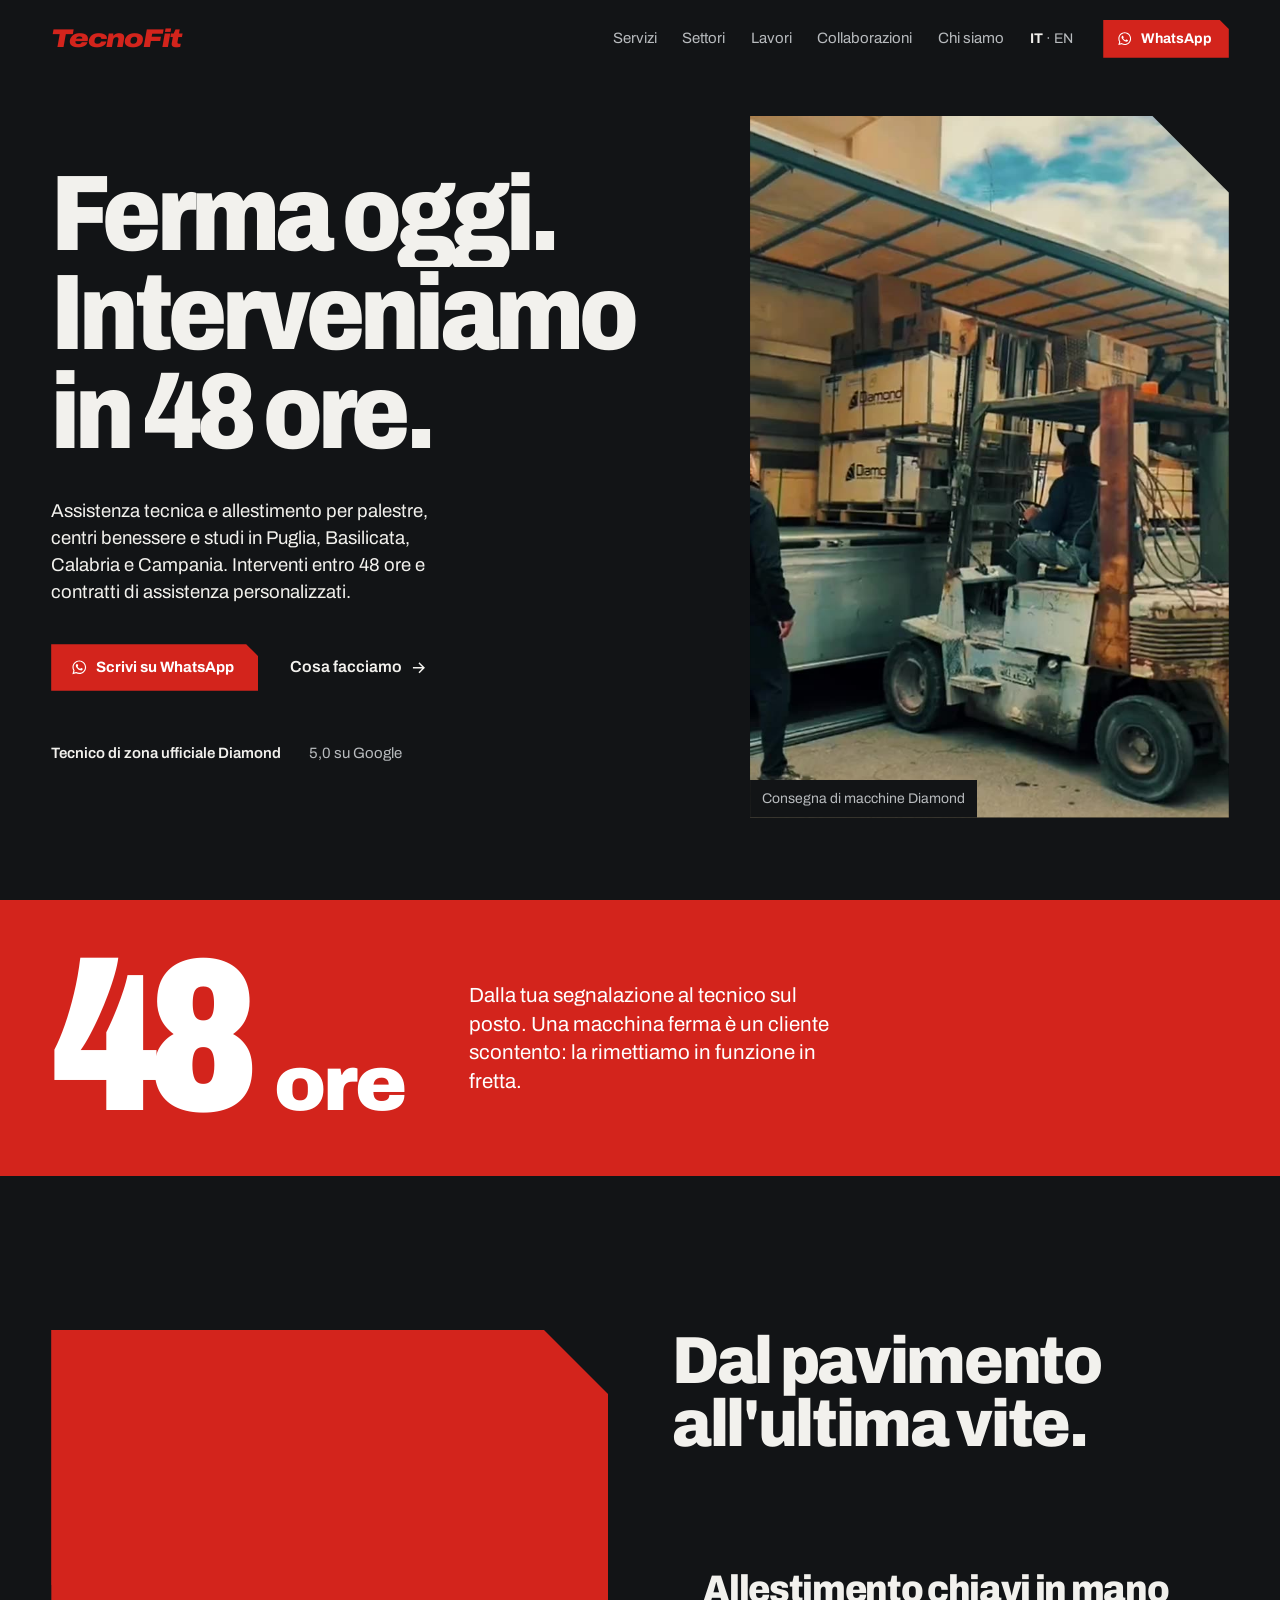
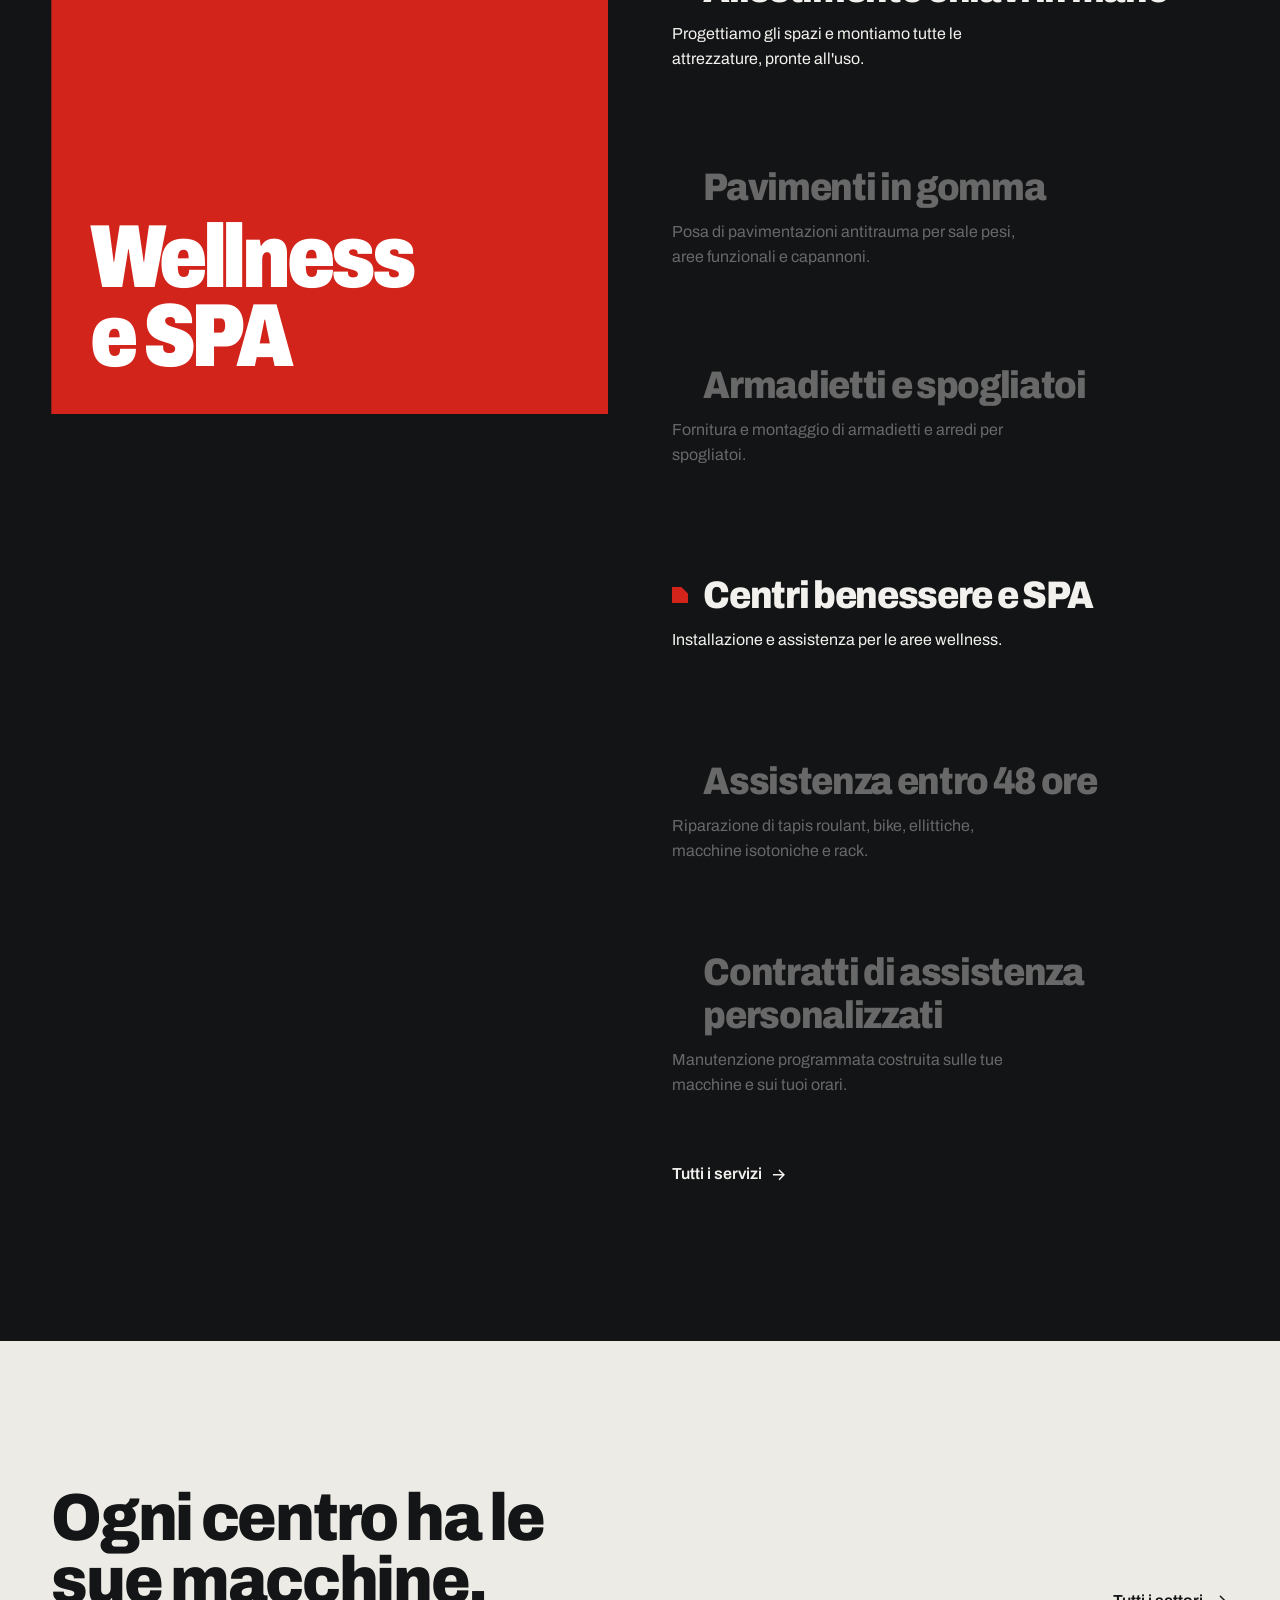
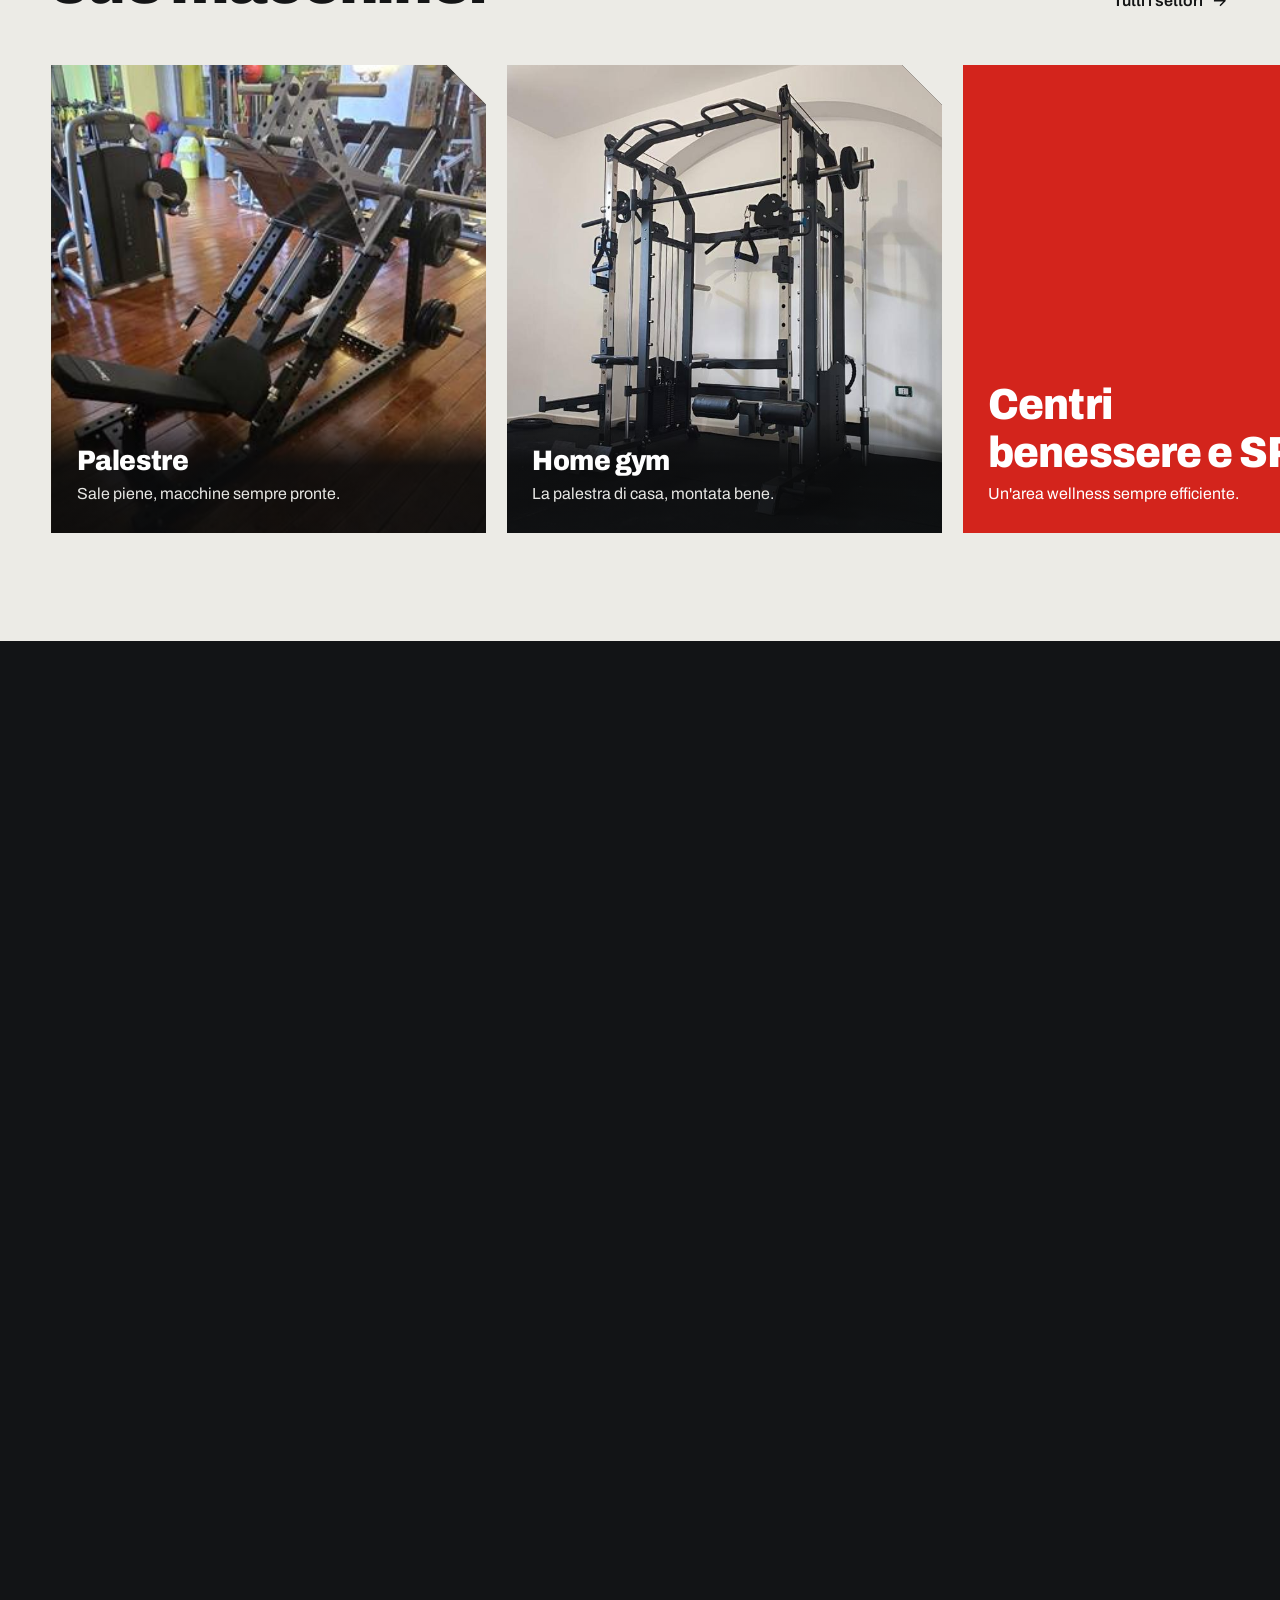
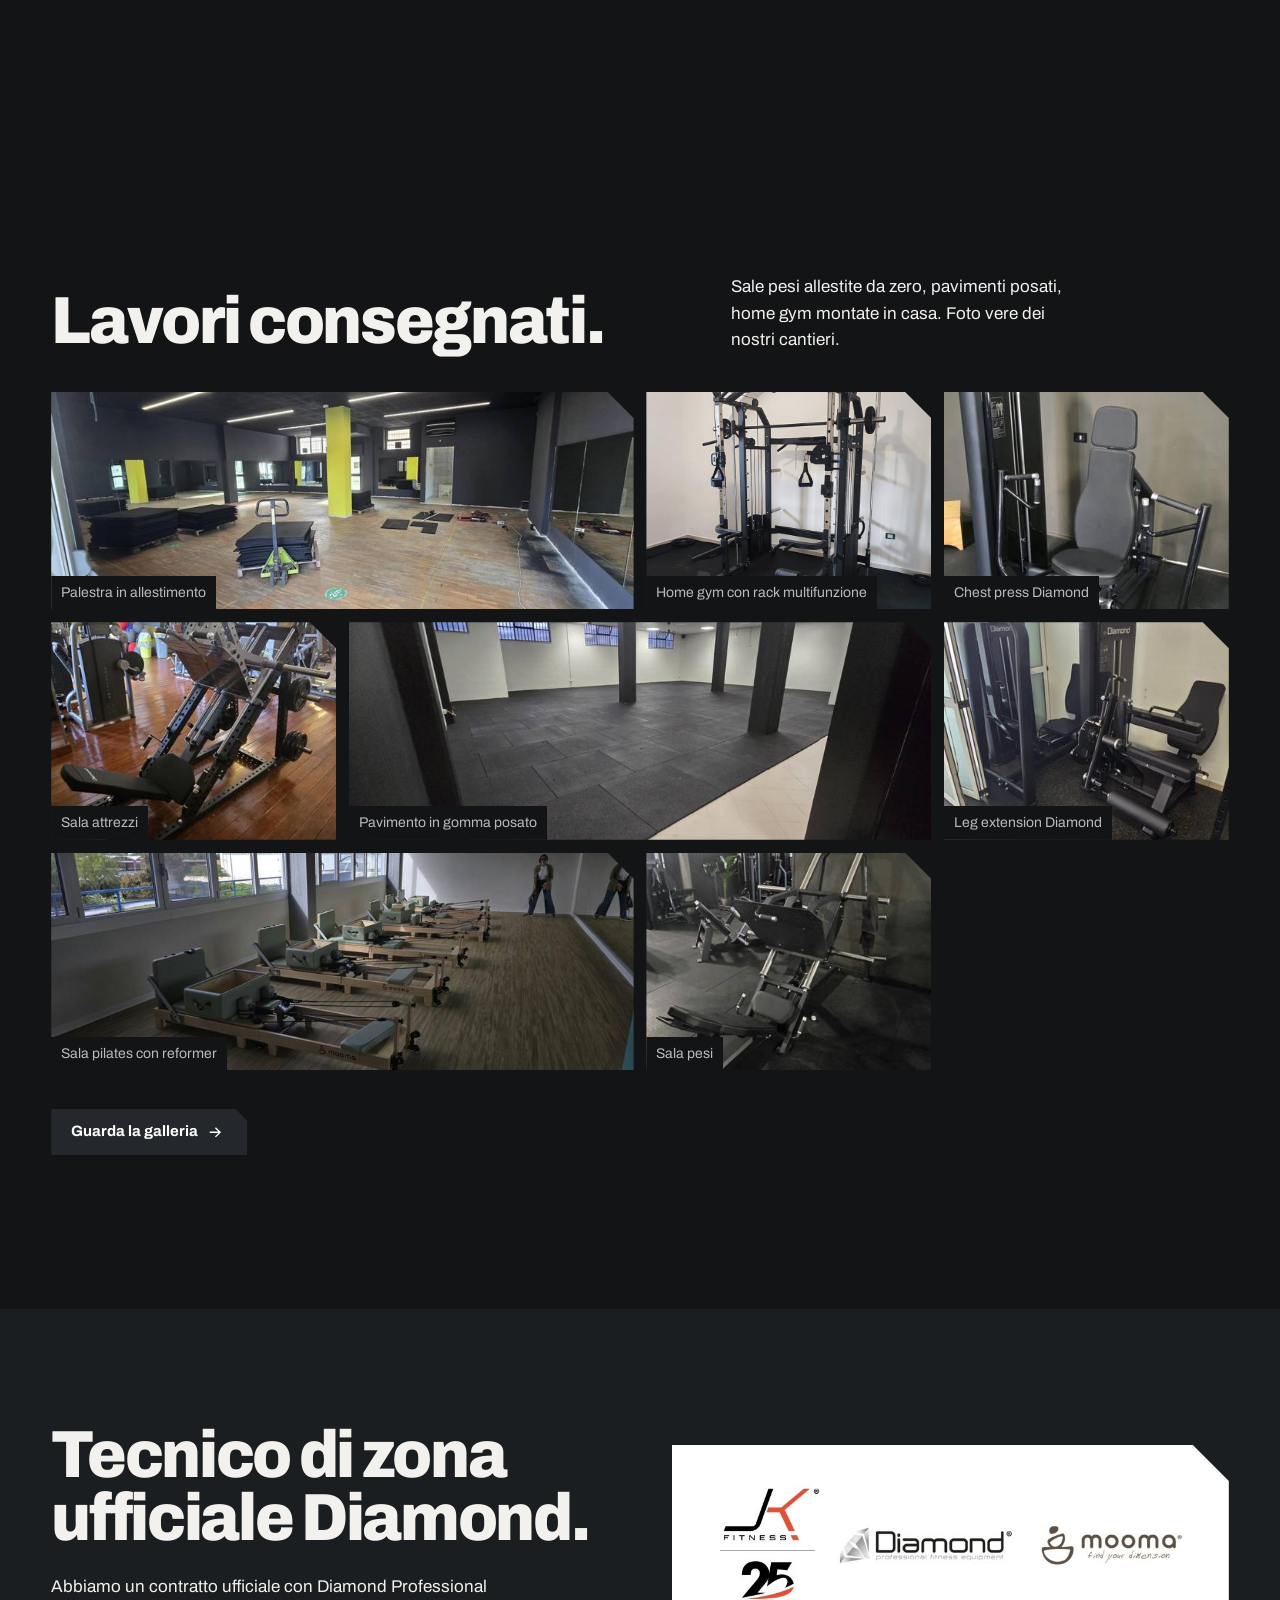
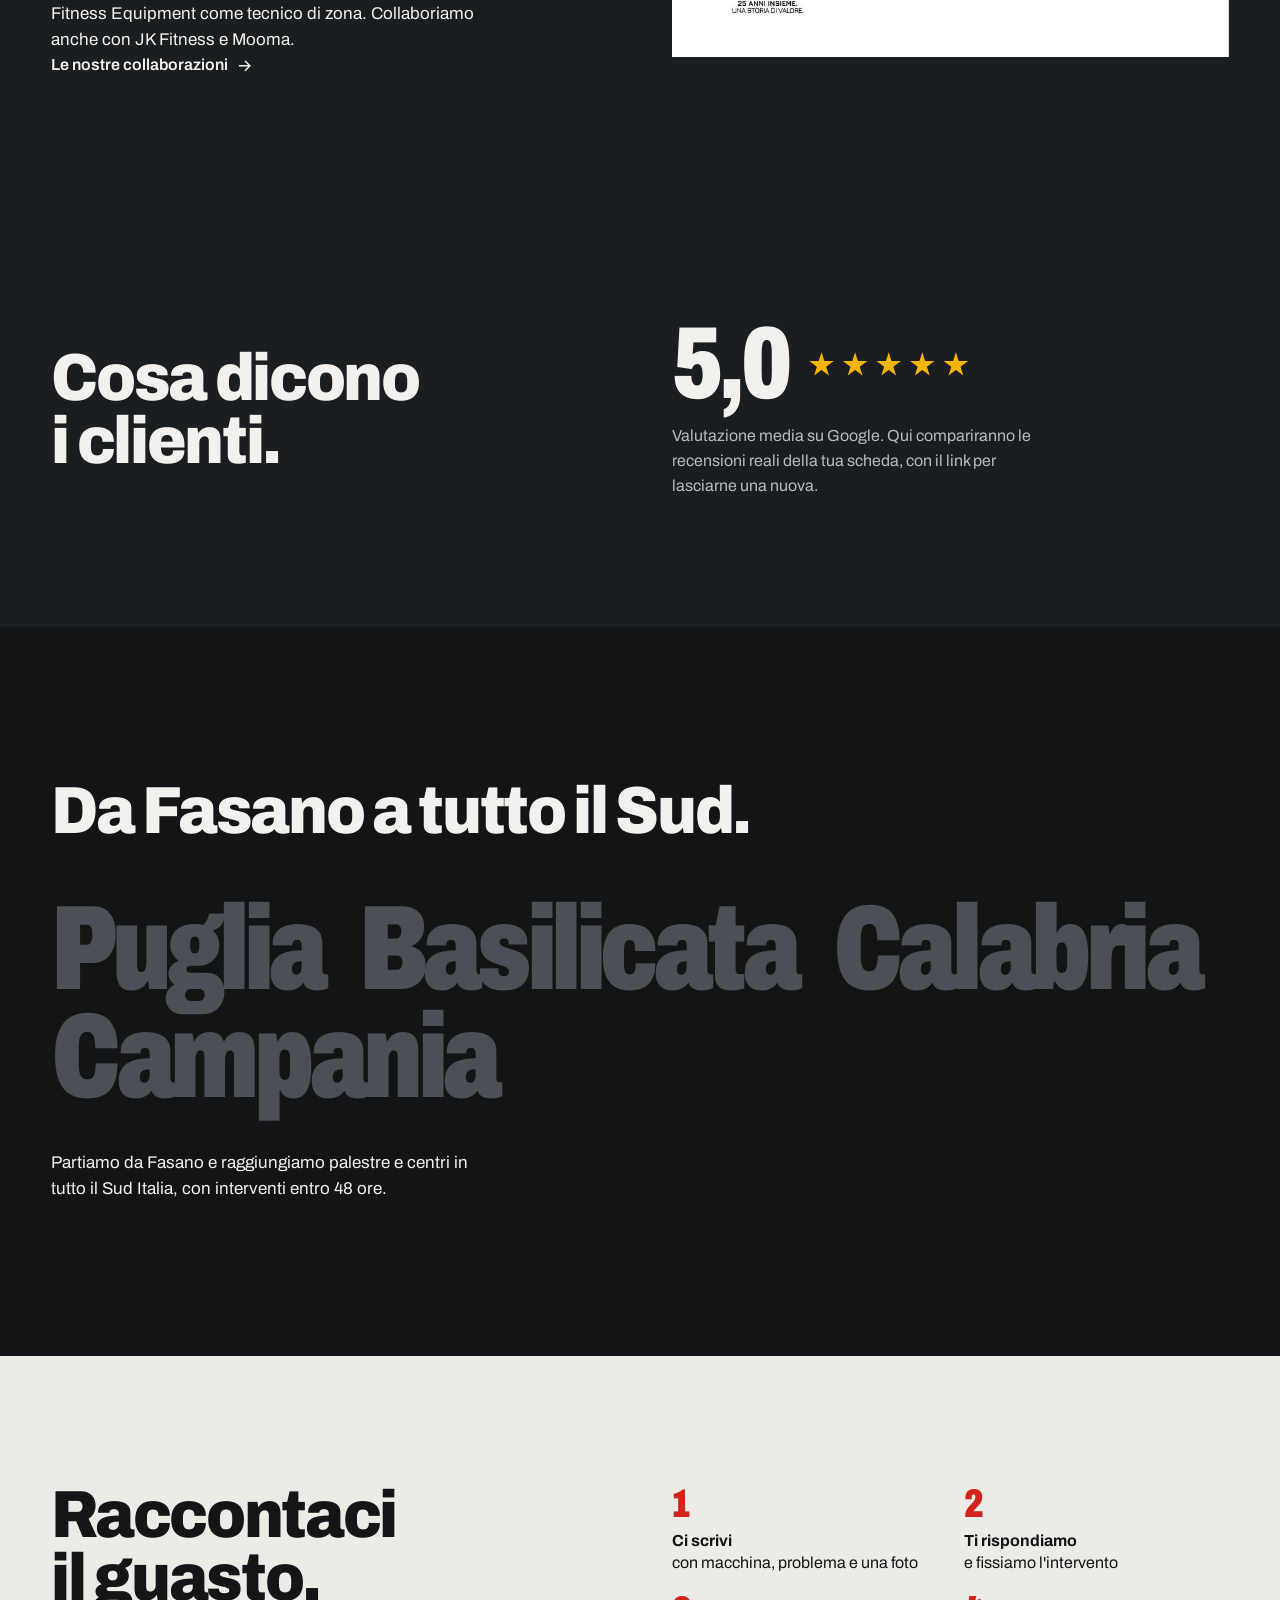
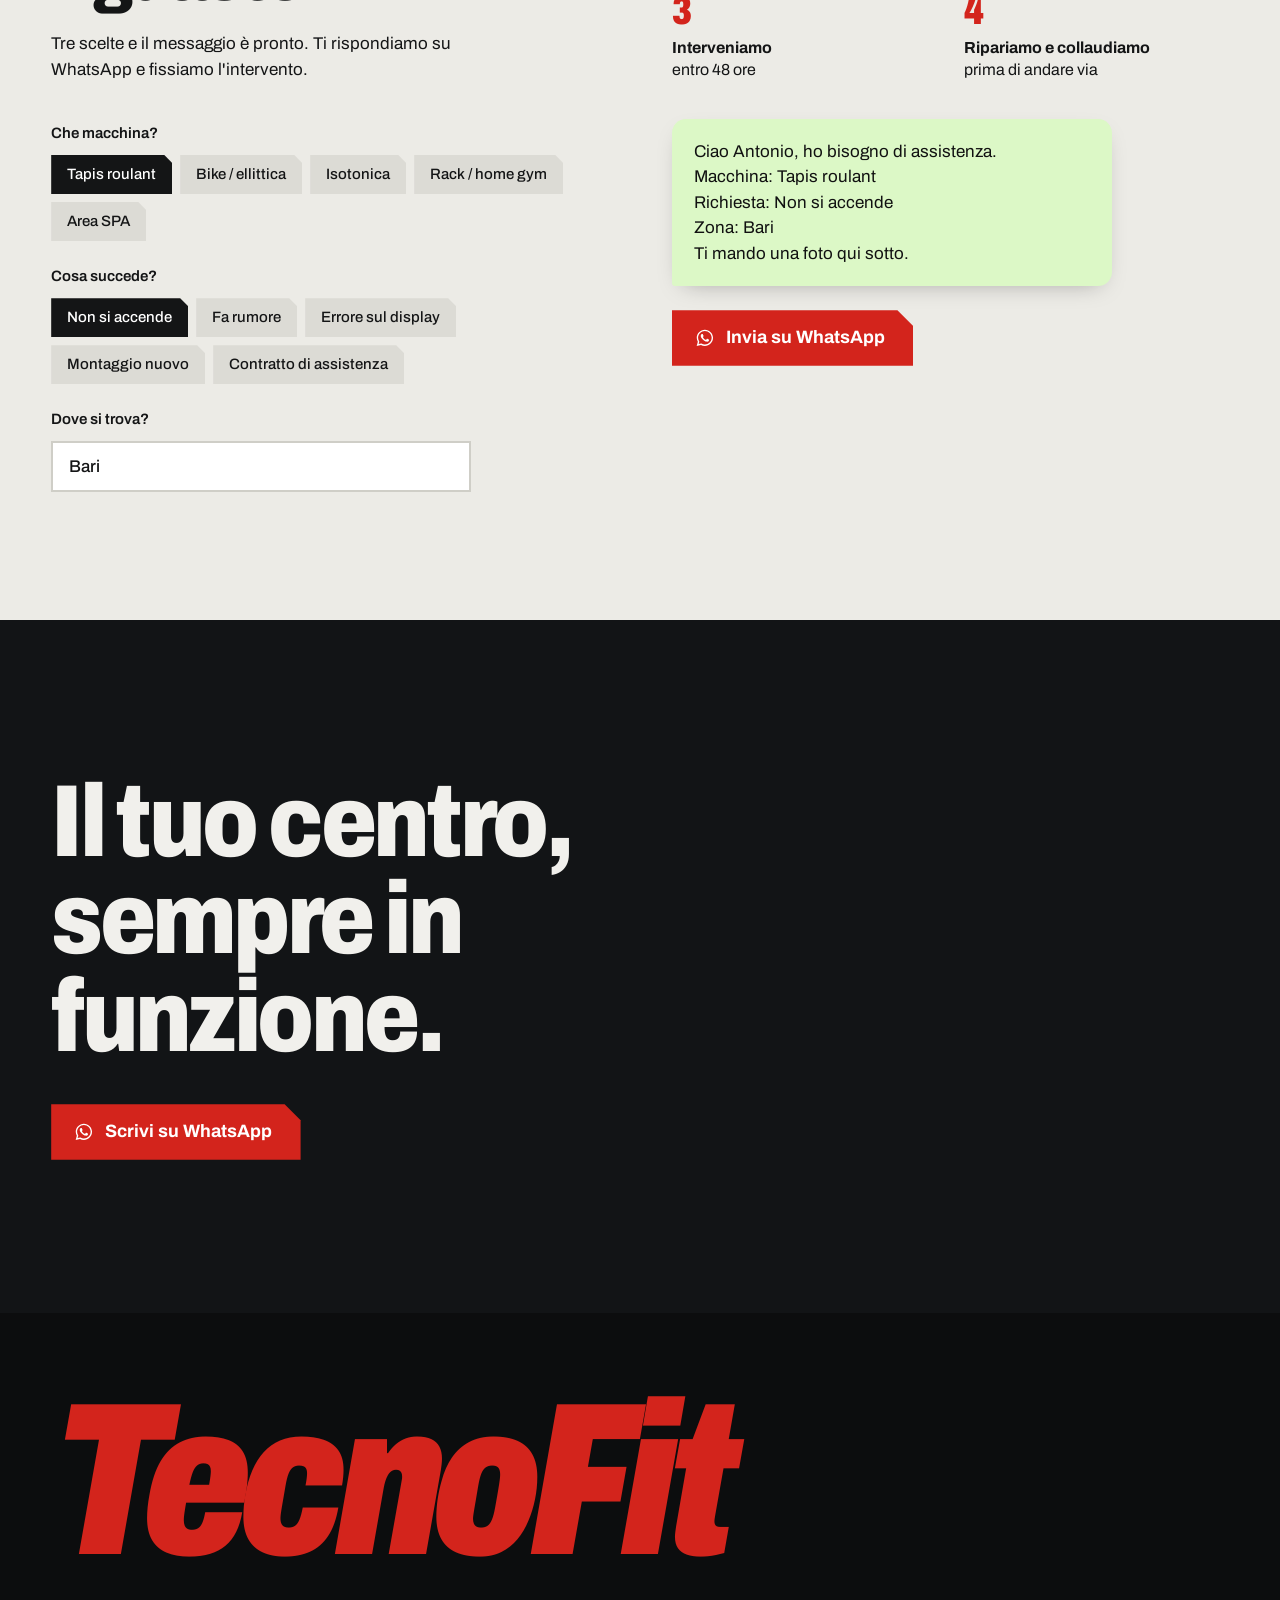
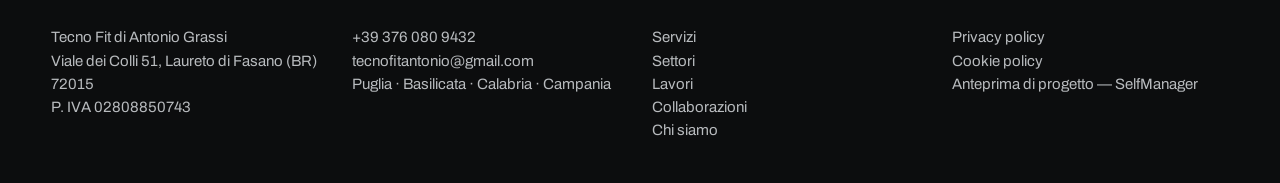
==== commit 2660a3fd: "TecnoFit: ottimizzazione mobile" ====
--- a/tecnofit/index.html
+++ b/tecnofit/index.html
@@ -5,7 +5,7 @@
 <meta name="viewport" content="width=device-width,initial-scale=1,viewport-fit=cover">
 <title>TecnoFit — Assistenza e allestimento palestre in 48 ore</title>
 <meta name="description" content="Assistenza tecnica e allestimento per palestre, centri benessere e studi in Puglia, Basilicata, Calabria e Campania. Interventi entro 48 ore.">
-<meta name="robots" content="noindex">
+<meta name="robots" content="noindex, nofollow">
 <link rel="preconnect" href="https://fonts.googleapis.com">
 <link rel="preconnect" href="https://fonts.gstatic.com" crossorigin>
 <link href="https://fonts.googleapis.com/css2?family=Archivo:ital,wdth,wght@0,62..125,400..900;1,62..125,700..900&display=swap" rel="stylesheet">
@@ -19,7 +19,7 @@
 </svg>
 <header class="nav">
   <a class="wm" href="./" aria-label="TecnoFit, home">TecnoFit</a>
-  <nav id="menu" aria-label="Principale"><a href="servizi.html">Servizi</a><a href="settori.html">Settori</a><a href="lavori.html">Lavori</a><a href="collaborazioni.html">Collaborazioni</a><a href="chi-siamo.html">Chi siamo</a><span class="lang"><b>IT</b> · <span>EN</span></span></nav>
+  <nav id="menu" aria-label="Principale"><a href="servizi.html">Servizi</a><a href="settori.html">Settori</a><a href="lavori.html">Lavori</a><a href="collaborazioni.html">Collaborazioni</a><a href="chi-siamo.html">Chi siamo</a><span class="lang"><b>IT</b> · <span>EN</span></span><a class="btn cut menu-cta" href="https://wa.me/393760809432?text=Ciao%20Antonio%2C%20vorrei%20informazioni%20su%20un%20intervento." target="_blank" rel="noopener"><svg><use href="#wa"/></svg><span>Scrivi su WhatsApp</span></a></nav>
   <a class="btn cut sm" href="https://wa.me/393760809432?text=Ciao%20Antonio%2C%20vorrei%20informazioni%20su%20un%20intervento." target="_blank" rel="noopener"><svg><use href="#wa"/></svg><span>WhatsApp</span></a>
   <button class="burger" aria-expanded="false" aria-controls="menu" aria-label="Apri il menu"><span></span><span></span></button>
 </header>
@@ -36,17 +36,17 @@
 <section class="band" aria-label="Tempi di intervento"><div class="band-in"><p class="big"><span class="count">48</span><span class="u">ore</span></p><p class="band-t">Dalla tua segnalazione al tecnico sul posto. Una macchina ferma è un cliente scontento: la rimettiamo in funzione in fretta.</p></div></section>
 <section class="svc" aria-labelledby="h-svc">
   <div class="svc-media"><div class="svc-frame cut">
-    <img class="on" src="assets/img/9.jpg" alt="Palestra in allestimento con pavimento in gomma" data-k="0"><img src="assets/img/17.jpg" alt="Pavimento in gomma posato in un capannone" data-k="1" loading="lazy"><img src="assets/img/11.jpg" alt="Sala attrezzi" data-k="2" loading="lazy"><img src="assets/img/14.jpg" alt="Macchina Diamond montata" data-k="3" loading="lazy"><img src="assets/img/1.jpg" alt="Tapis roulant" data-k="4" loading="lazy"><img src="assets/img/15.jpg" alt="Chest press Diamond" data-k="5" loading="lazy">
+    <img class="on" src="assets/img/9.jpg" srcset="assets/img/m/9.jpg 800w, assets/img/9.jpg 1400w" sizes="(max-width: 900px) 100vw, 50vw" alt="Palestra in allestimento con pavimento in gomma" data-k="0"><img src="assets/img/17.jpg" srcset="assets/img/m/17.jpg 800w, assets/img/17.jpg 1400w" sizes="(max-width: 900px) 100vw, 50vw" alt="Pavimento in gomma posato in un capannone" data-k="1" loading="lazy"><img src="assets/img/11.jpg" srcset="assets/img/m/11.jpg 800w, assets/img/11.jpg 1400w" sizes="(max-width: 900px) 100vw, 50vw" alt="Sala attrezzi" data-k="2" loading="lazy"><div class="svc-spa" data-k="3"><span>Wellness<br>e SPA</span></div><img src="assets/img/1.jpg" srcset="assets/img/m/1.jpg 800w, assets/img/1.jpg 1400w" sizes="(max-width: 900px) 100vw, 50vw" alt="Tapis roulant" data-k="4" loading="lazy"><img src="assets/img/15.jpg" srcset="assets/img/m/15.jpg 800w, assets/img/15.jpg 1400w" sizes="(max-width: 900px) 100vw, 50vw" alt="Chest press Diamond" data-k="5" loading="lazy">
   </div></div>
   <div class="svc-list">
     <h2 id="h-svc">Dal pavimento all'ultima vite.</h2>
     <ol>
-      <li data-k="0" class="on"><h3>Allestimento chiavi in mano</h3><p>Progettiamo gli spazi e montiamo tutte le attrezzature, pronte all'uso.</p></li>
-      <li data-k="1"><h3>Pavimenti in gomma</h3><p>Posa di pavimentazioni antitrauma per sale pesi, aree funzionali e capannoni.</p></li>
-      <li data-k="2"><h3>Armadietti e spogliatoi</h3><p>Fornitura e montaggio di armadietti e arredi per spogliatoi.</p></li>
-      <li data-k="3"><h3>Centri benessere e SPA</h3><p>Installazione e assistenza per le aree wellness.</p></li>
-      <li data-k="4"><h3>Assistenza entro 48 ore</h3><p>Riparazione di tapis roulant, bike, ellittiche, macchine isotoniche e rack.</p></li>
-      <li data-k="5"><h3>Contratti di assistenza personalizzati</h3><p>Manutenzione programmata costruita sulle tue macchine e sui tuoi orari.</p></li>
+      <li data-k="0" class="on"><img class="svc-thumb" src="assets/img/9.jpg" srcset="assets/img/m/9.jpg 800w, assets/img/9.jpg 1400w" sizes="(max-width: 900px) 100vw, 50vw" alt="Palestra in allestimento" loading="lazy"><h3>Allestimento chiavi in mano</h3><p>Progettiamo gli spazi e montiamo tutte le attrezzature, pronte all'uso.</p></li>
+      <li data-k="1"><img class="svc-thumb" src="assets/img/17.jpg" srcset="assets/img/m/17.jpg 800w, assets/img/17.jpg 1400w" sizes="(max-width: 900px) 100vw, 50vw" alt="Pavimento in gomma" loading="lazy"><h3>Pavimenti in gomma</h3><p>Posa di pavimentazioni antitrauma per sale pesi, aree funzionali e capannoni.</p></li>
+      <li data-k="2"><img class="svc-thumb" src="assets/img/11.jpg" srcset="assets/img/m/11.jpg 800w, assets/img/11.jpg 1400w" sizes="(max-width: 900px) 100vw, 50vw" alt="Sala attrezzi" loading="lazy"><h3>Armadietti e spogliatoi</h3><p>Fornitura e montaggio di armadietti e arredi per spogliatoi.</p></li>
+      <li data-k="3"><div class="svc-thumb spa-t" aria-hidden="true"><span>Wellness e SPA</span></div><h3>Centri benessere e SPA</h3><p>Installazione e assistenza per le aree wellness.</p></li>
+      <li data-k="4"><img class="svc-thumb" src="assets/img/1.jpg" srcset="assets/img/m/1.jpg 800w, assets/img/1.jpg 1400w" sizes="(max-width: 900px) 100vw, 50vw" alt="Tapis roulant" loading="lazy"><h3>Assistenza entro 48 ore</h3><p>Riparazione di tapis roulant, bike, ellittiche, macchine isotoniche e rack.</p></li>
+      <li data-k="5"><img class="svc-thumb" src="assets/img/15.jpg" srcset="assets/img/m/15.jpg 800w, assets/img/15.jpg 1400w" sizes="(max-width: 900px) 100vw, 50vw" alt="Chest press Diamond" loading="lazy"><h3>Contratti di assistenza personalizzati</h3><p>Manutenzione programmata costruita sulle tue macchine e sui tuoi orari.</p></li>
     </ol>
     <a class="lnk more" href="servizi.html">Tutti i servizi <svg><use href="#ar"/></svg></a>
   </div>
@@ -54,11 +54,11 @@
 <section class="sect" aria-labelledby="h-set"><div class="sect-pin">
   <div class="sect-head"><h2 id="h-set">Ogni centro ha le sue macchine.</h2><a class="lnk" href="settori.html">Tutti i settori <svg><use href="#ar"/></svg></a></div>
   <div class="track">
-    <a class="panel" href="settori.html#palestre"><img src="assets/img/12.jpg" alt="Palestra con macchine isotoniche" loading="lazy"><div><h3>Palestre</h3><p>Sale piene, macchine sempre pronte.</p></div></a>
-    <a class="panel" href="settori.html#home-gym"><img src="assets/img/20.jpg" alt="Home gym con rack multifunzione" loading="lazy"><div><h3>Home gym</h3><p>La palestra di casa, montata bene.</p></div></a>
+    <a class="panel" href="settori.html#palestre"><img src="assets/img/12.jpg" srcset="assets/img/m/12.jpg 800w, assets/img/12.jpg 1400w" sizes="(max-width: 900px) 100vw, 50vw" alt="Palestra con macchine isotoniche" loading="lazy"><div><h3>Palestre</h3><p>Sale piene, macchine sempre pronte.</p></div></a>
+    <a class="panel" href="settori.html#home-gym"><img src="assets/img/20.jpg" srcset="assets/img/m/20.jpg 800w, assets/img/20.jpg 1400w" sizes="(max-width: 900px) 100vw, 50vw" alt="Home gym con rack multifunzione" loading="lazy"><div><h3>Home gym</h3><p>La palestra di casa, montata bene.</p></div></a>
     <a class="panel solid" href="settori.html#spa"><div><h3>Centri benessere e SPA</h3><p>Un'area wellness sempre efficiente.</p></div></a>
-    <a class="panel" href="settori.html#studi-medici"><img src="assets/img/18.jpg" alt="Macchina per la riabilitazione" loading="lazy"><div><h3>Studi medici privati</h3><p>Attrezzature affidabili per chi cura.</p></div></a>
-    <a class="panel" href="settori.html#personal"><img src="assets/img/8.jpg" alt="Functional trainer in uno studio" loading="lazy"><div><h3>Studi di personal training</h3><p>Spazi piccoli, attrezzatura scelta.</p></div></a>
+    <a class="panel" href="settori.html#studi-medici"><img src="assets/img/18.jpg" srcset="assets/img/m/18.jpg 800w, assets/img/18.jpg 1400w" sizes="(max-width: 900px) 100vw, 50vw" alt="Macchina per la riabilitazione" loading="lazy"><div><h3>Studi medici privati</h3><p>Attrezzature affidabili per chi cura.</p></div></a>
+    <a class="panel" href="settori.html#personal"><img src="assets/img/8.jpg" srcset="assets/img/m/8.jpg 800w, assets/img/8.jpg 1400w" sizes="(max-width: 900px) 100vw, 50vw" alt="Functional trainer in uno studio" loading="lazy"><div><h3>Studi di personal training</h3><p>Spazi piccoli, attrezzatura scelta.</p></div></a>
   </div>
 </div></section>
 <section class="gal" aria-labelledby="h-gal">
--- a/tecnofit/css/main.css
+++ b/tecnofit/css/main.css
@@ -252,3 +252,55 @@
   .brands,.vals ul,.contacts dl{grid-template-columns:1fr}
   .foot-g{grid-template-columns:1fr 1fr}
 }
+
+.svc-thumb,.menu-cta{display:none}
+.svc-spa{position:absolute;inset:0;background:var(--red);display:flex;align-items:flex-end;padding:clamp(24px,3vw,48px);clip-path:inset(0 0 100% 0);transition:clip-path .8s cubic-bezier(.7,0,.2,1)}
+.svc-spa.on{clip-path:inset(0 0 0 0)}
+.svc-spa span{font:900 clamp(56px,7vw,120px)/.88 var(--f);font-variation-settings:"wdth" 80;letter-spacing:-.045em;color:#fff}
+.jump{top:var(--navh,0px);transition:top .4s cubic-bezier(.2,.8,.2,1)}
+.tile span,.hero-media figcaption{font-size:14px}
+@media (max-width:900px){
+  .nav{padding-top:calc(10px + env(safe-area-inset-top,0px));padding-bottom:10px}
+  .nav .btn.sm{width:44px;height:44px;padding:0;justify-content:center;--c:8px}
+  .nav nav .menu-cta{display:inline-flex;margin-top:28px;font-size:18px}
+  .lnk{padding-block:10px}
+  .chips button,.opts button{min-height:44px;font-size:15px}
+  .req input{min-height:48px;font-size:16px}
+  .hero{padding-bottom:56px;gap:32px}
+  .hero h1{font-size:clamp(46px,13.4vw,76px)}
+  .hero-media{height:56svh;--c:40px}
+  .svc,.gal,.zone,.close,.how,.vals,.contacts,.spa{padding-block:72px}
+  .partner,.rev,.req,.contr{padding-block:64px}
+  .svc-list h2{margin-bottom:24px}
+  .svc-list li{padding:18px 0 22px}
+  .svc-list li h3{font-size:clamp(24px,7vw,32px)}
+  .svc-thumb{display:block;width:100%;aspect-ratio:16/10;object-fit:cover;margin-bottom:16px;clip-path:polygon(0 0,calc(100% - 22px) 0,100% 22px,100% 100%,0 100%)}
+  .sect-pin{padding-block:64px 48px;gap:24px}
+  .panel{width:82vw;height:auto;aspect-ratio:4/5}
+  .ph{padding-bottom:48px;gap:28px}
+  .ph h1{font-size:clamp(42px,12vw,72px)}
+  .ph-media{height:auto;aspect-ratio:4/3;--c:32px}
+  .jump{padding-block:10px}.jump a{min-height:40px;display:flex;align-items:center}
+  .srow{padding-block:40px;gap:20px}
+  .srow figure{height:auto;aspect-ratio:4/3;--c:28px}.srow img{height:100%}
+  .srow h2,.card h2{font-size:clamp(30px,8.6vw,44px);margin-bottom:10px}
+  .stack{padding-bottom:24px}
+  .card{height:auto;clip-path:polygon(0 0,calc(100% - 32px) 0,100% 32px,100% 100%,0 100%);background:var(--sf);margin-bottom:16px}
+  .card img{position:relative;aspect-ratio:4/3;height:auto}
+  .card>div{position:relative;background:none;padding:22px 20px 26px}
+  .card.solid{background:var(--red)}.card.solid>div{padding-top:72px}
+  .dia{padding-block:24px 64px}.dia figure{height:auto;aspect-ratio:3/4;max-height:70svh}
+  .brands{padding-bottom:64px}.brands img{height:72px}
+  .regs{font-size:clamp(44px,13vw,80px)}
+  .stars span{font-size:72px}
+  .close h2{font-size:clamp(40px,11.4vw,64px)}
+  .steps{gap:20px 20px}.steps li:before{font-size:34px}
+  .foot{padding-top:56px}
+  .foot-g{grid-template-columns:1fr;gap:20px}
+  .foot-g p:nth-child(3){display:flex;flex-wrap:wrap;gap:0 18px}.foot-g p:nth-child(3) br{display:none}
+  .foot-g a{display:inline-block;padding-block:10px}
+  .fab{width:56px;height:56px}
+}
+.nav .wm{padding-block:10px}
+@media (max-width:380px){.hero h1{font-size:44px}.nav .wm{font-size:22px}}
+@media (max-width:900px){.svc-thumb.spa-t{display:flex;align-items:flex-end;background:var(--red);padding:18px}.spa-t span{font:900 34px/.9 var(--f);font-variation-settings:"wdth" 80;letter-spacing:-.04em;color:#fff}}
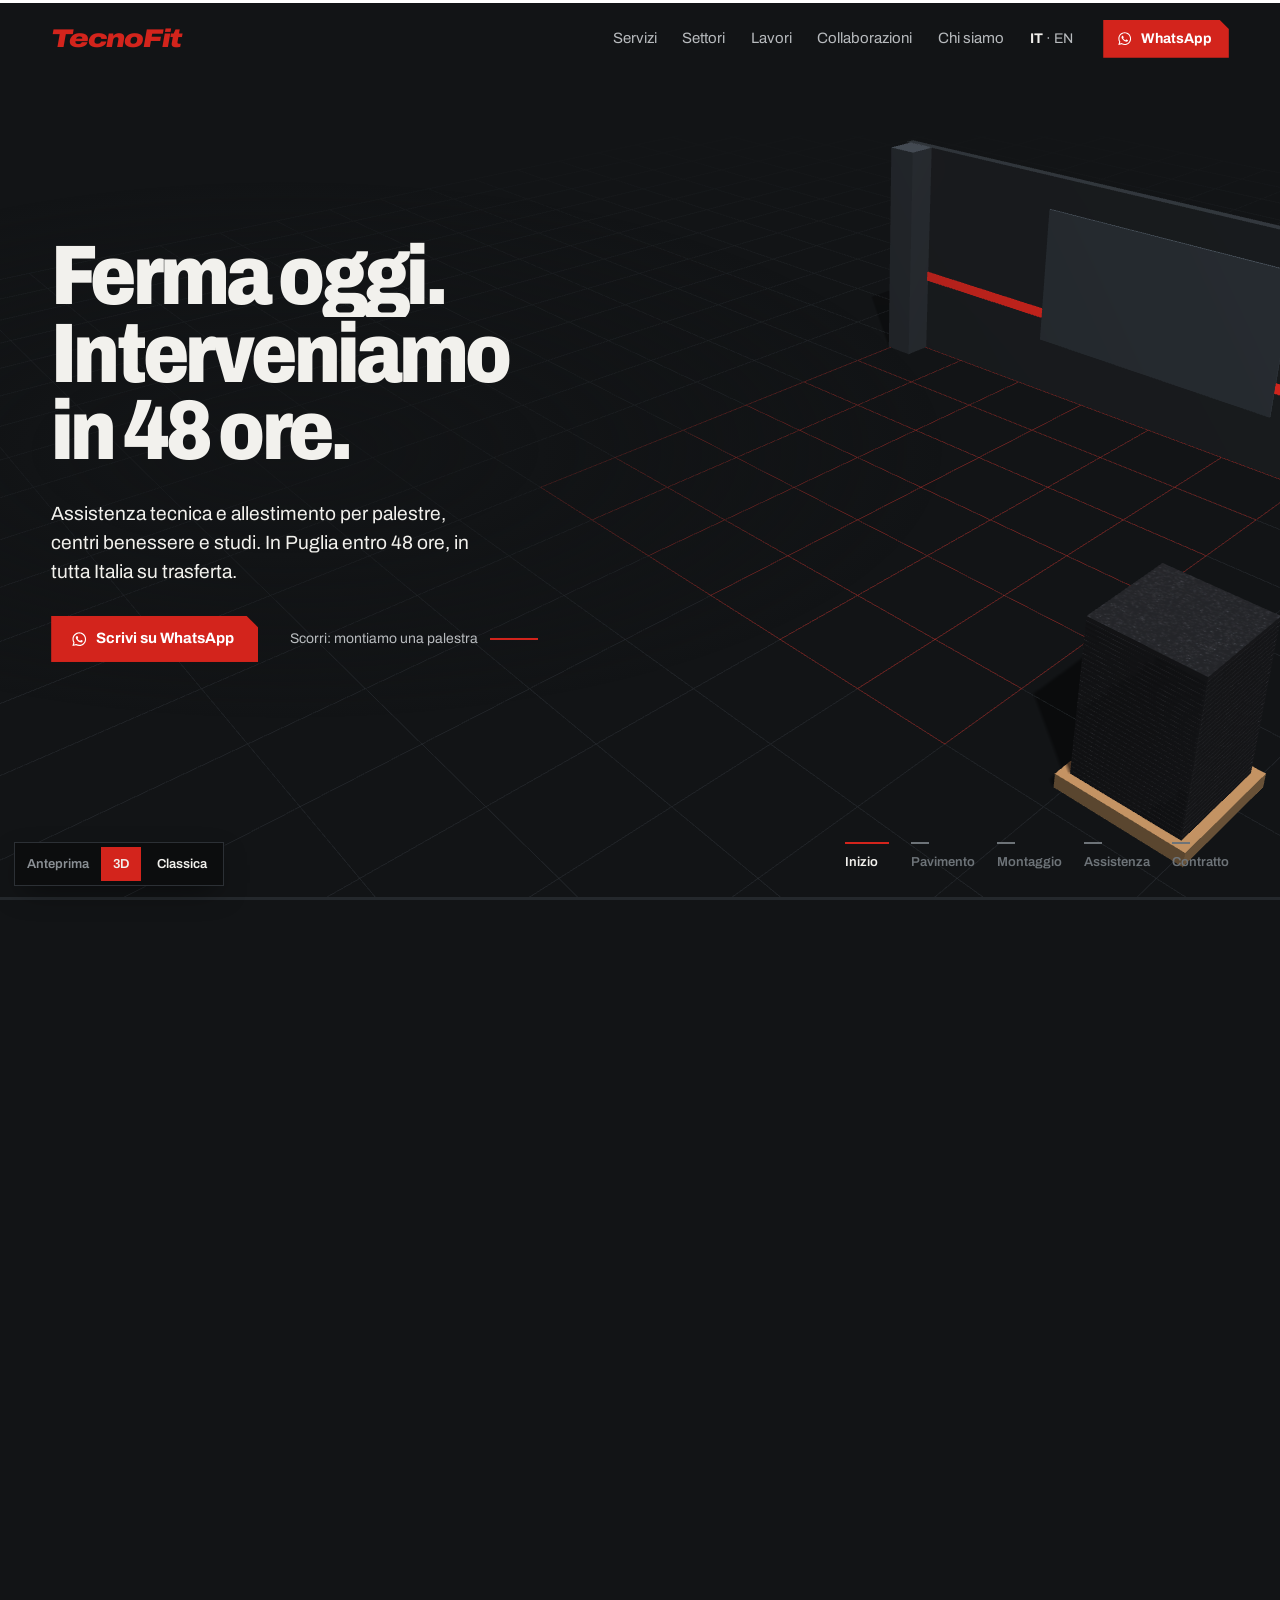
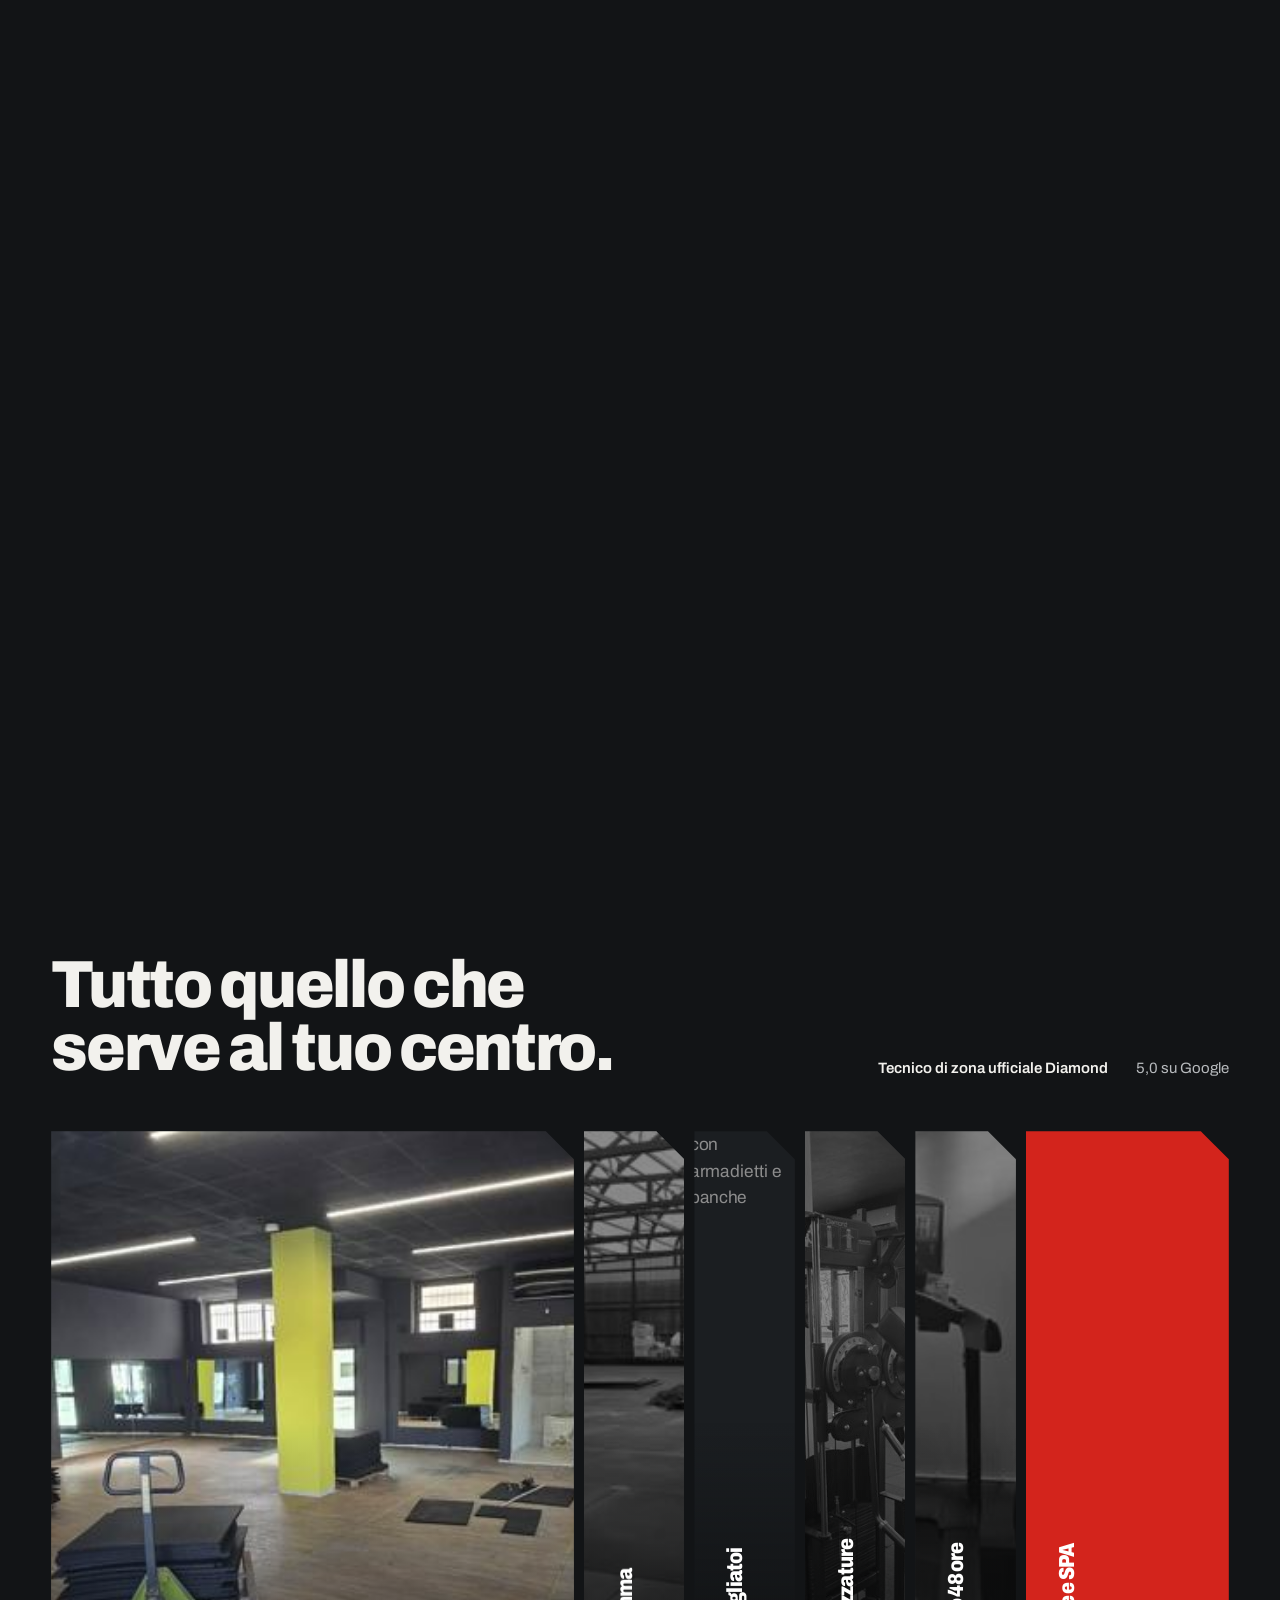
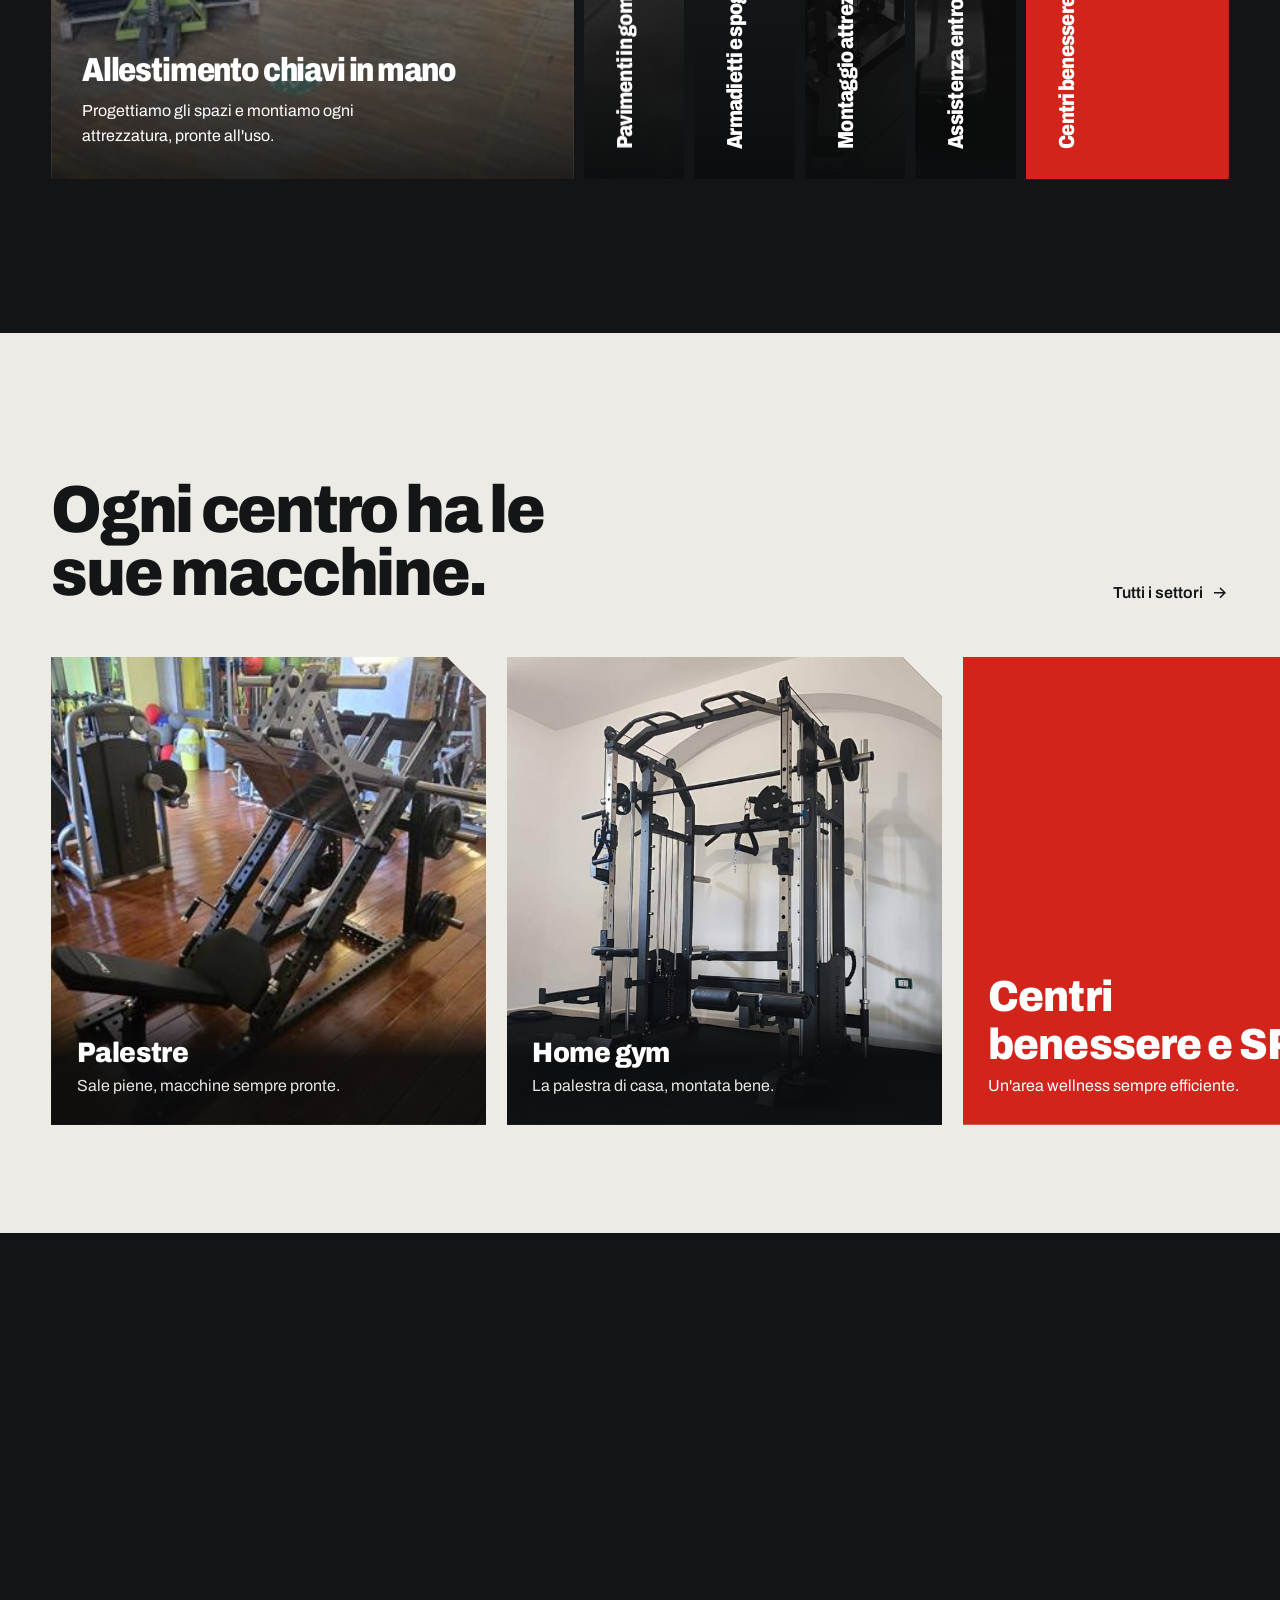
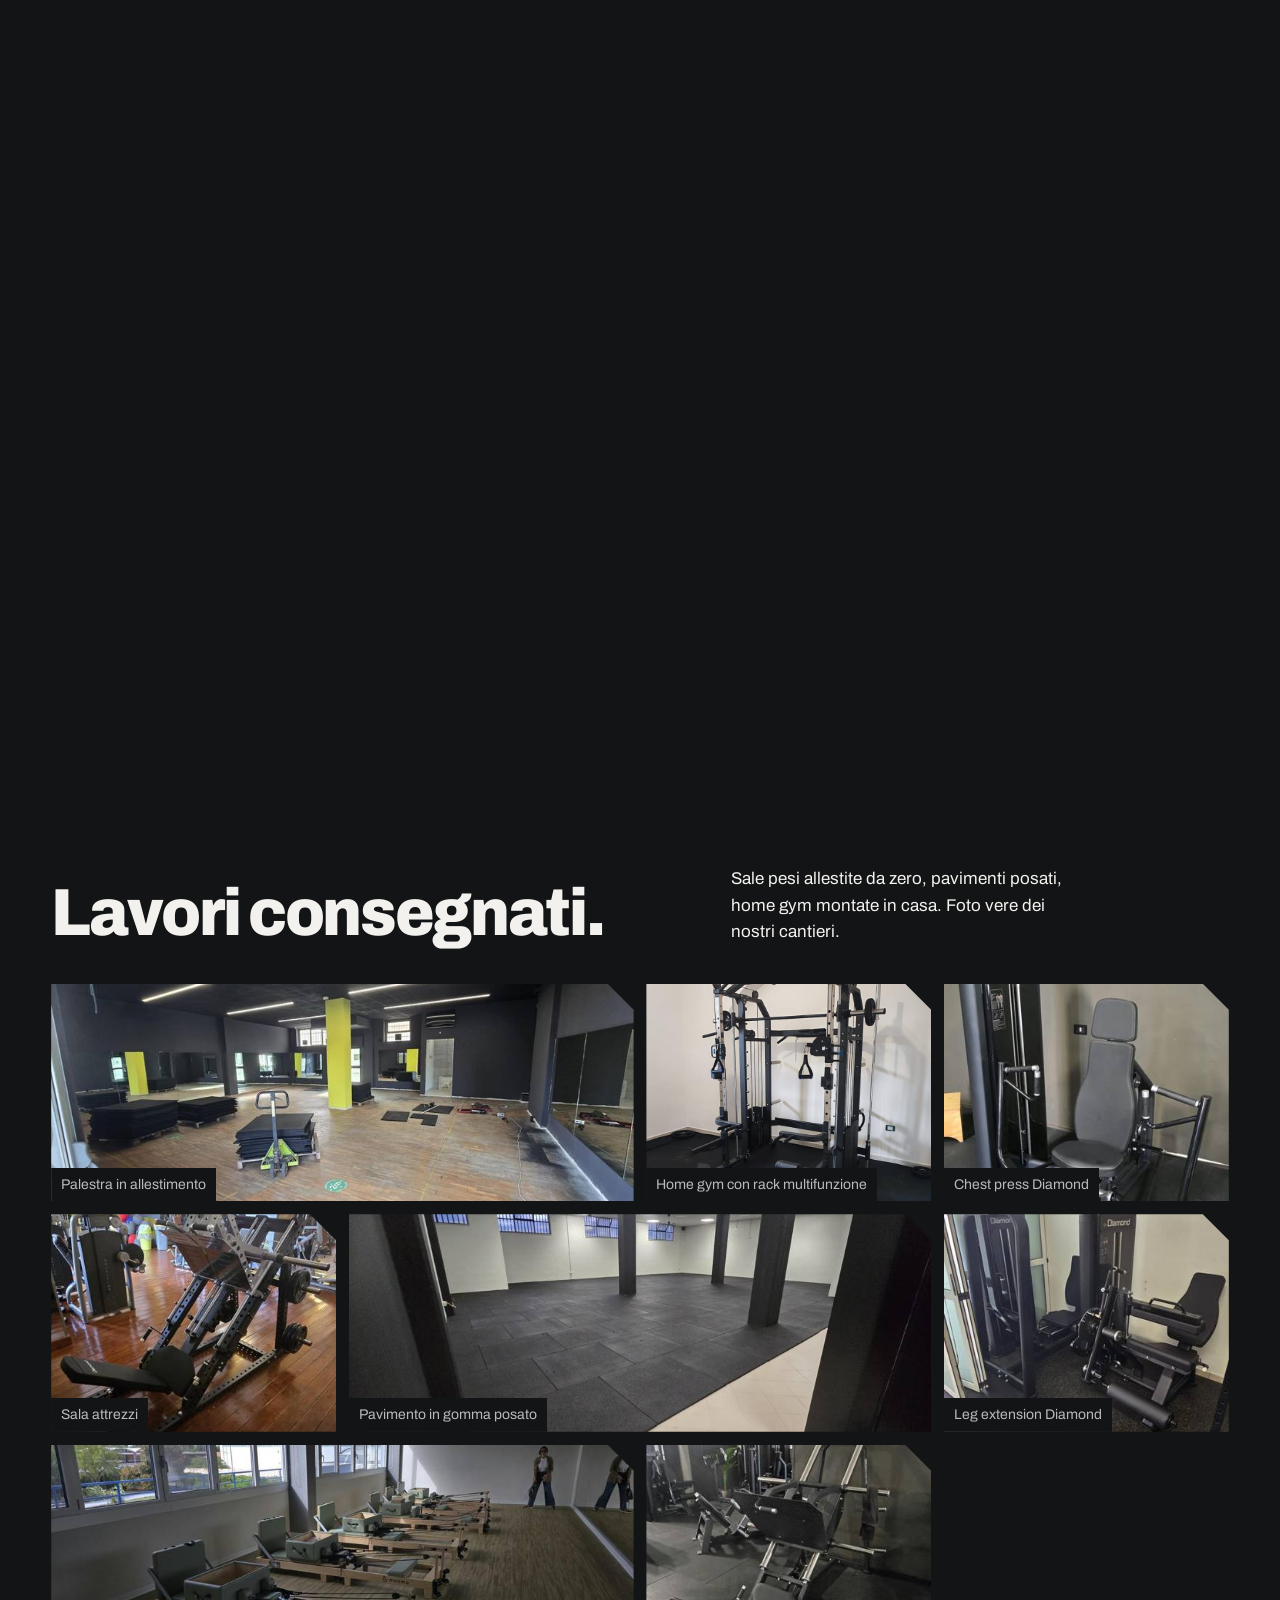
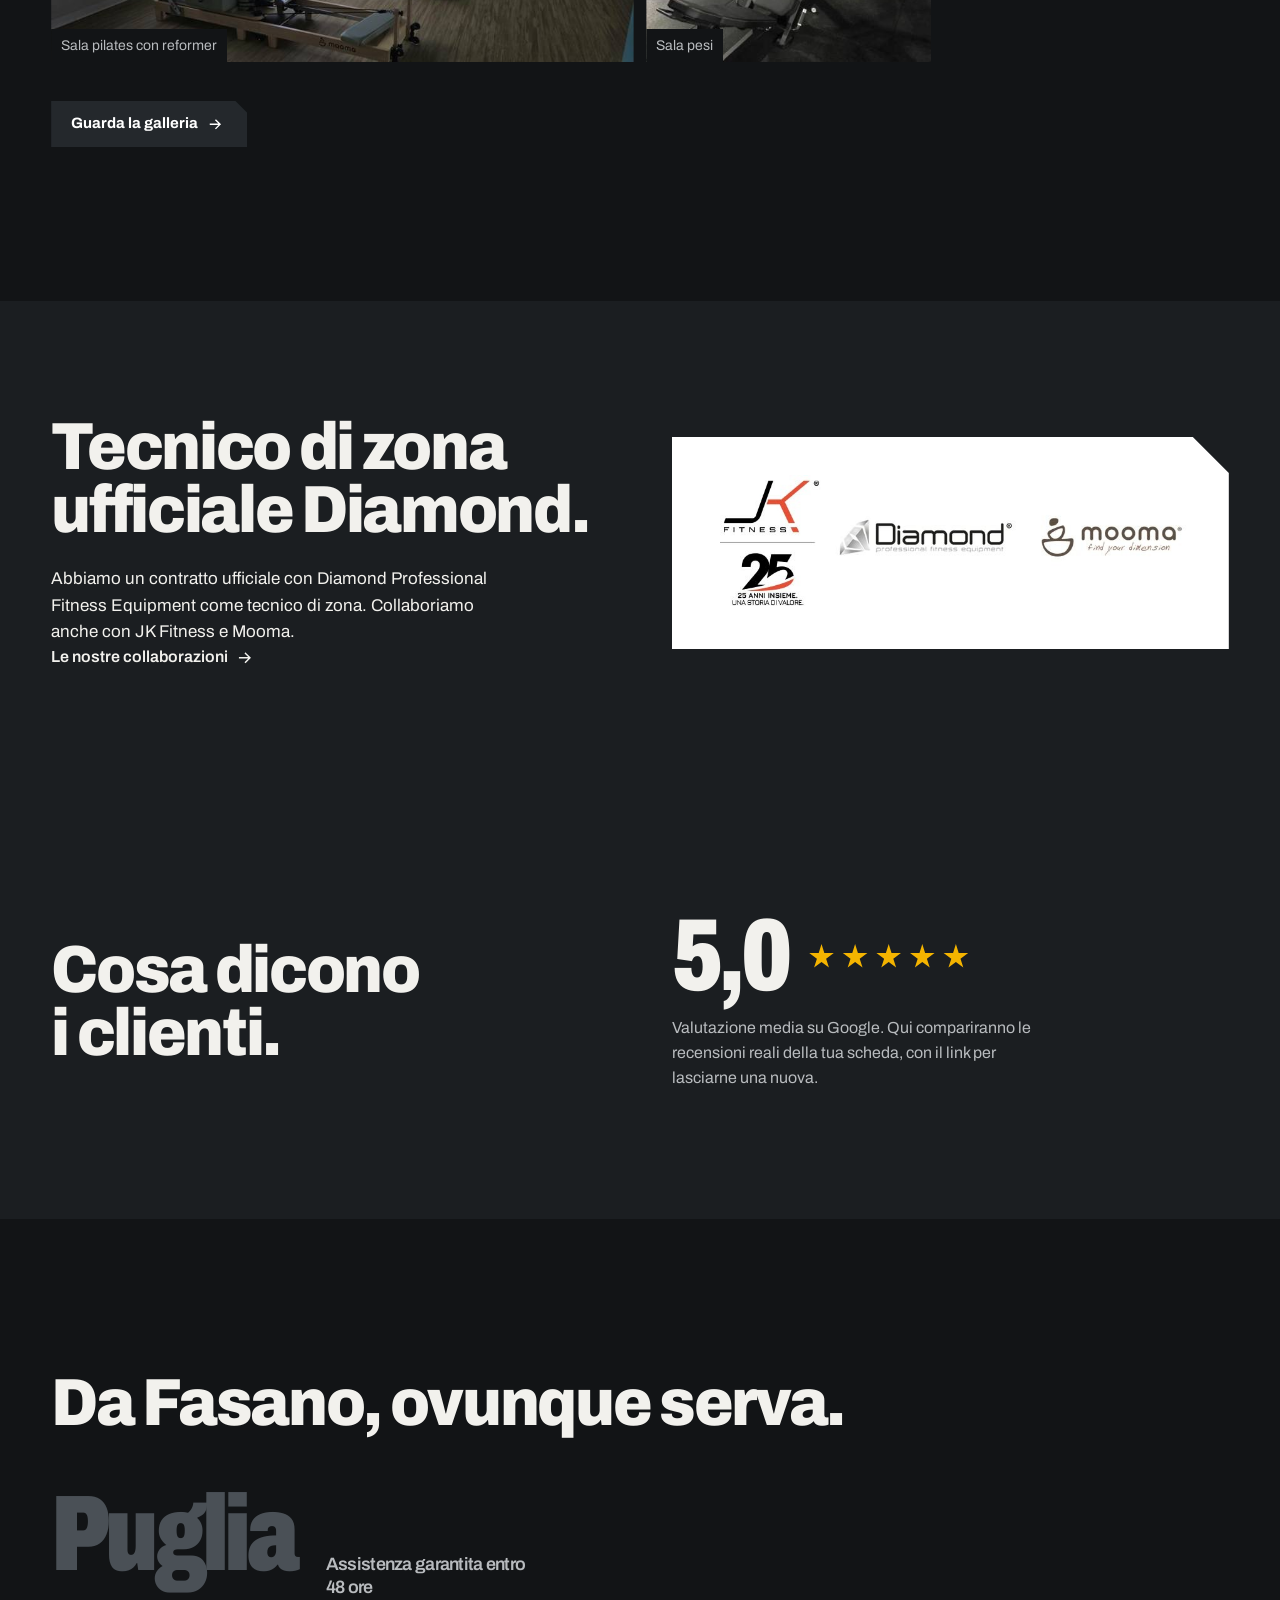
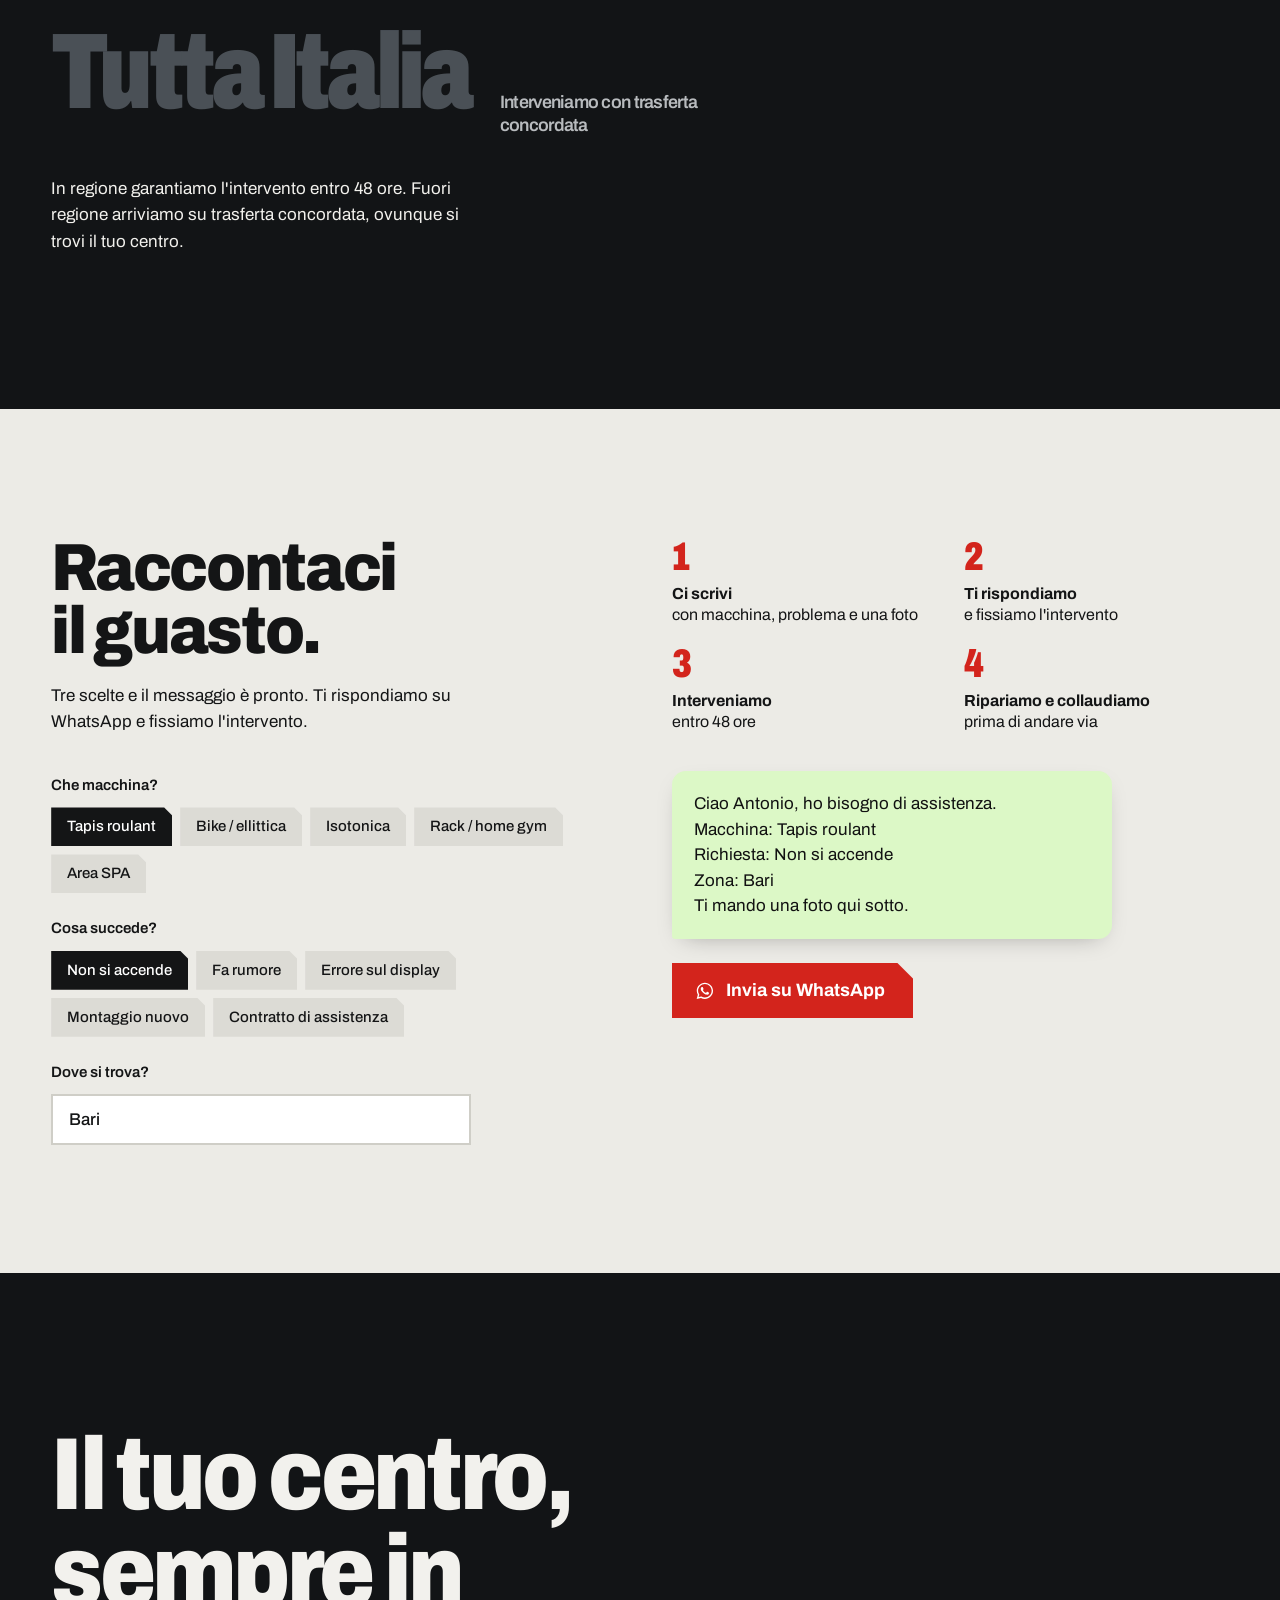
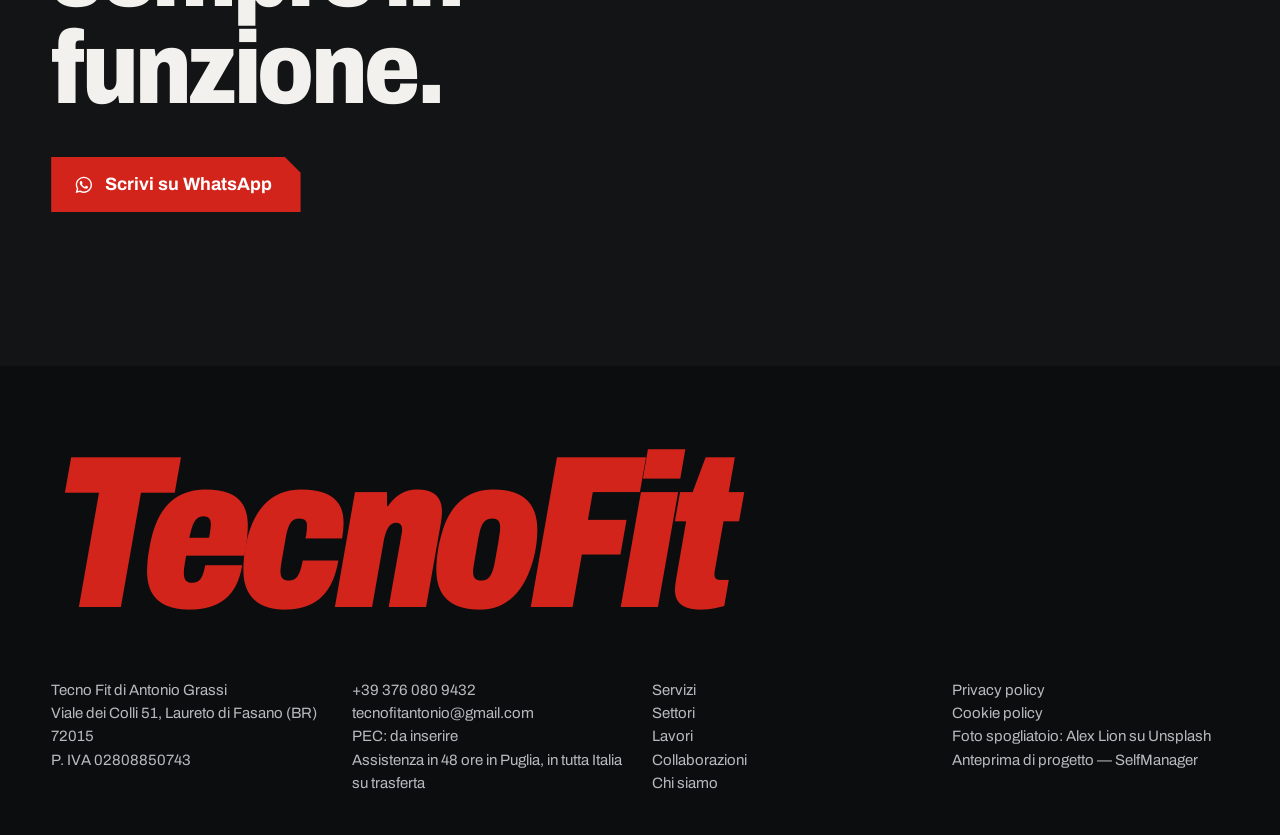
==== commit 898ae0a7: "TecnoFit: versione 3D + classica a confronto" ====
--- a/tecnofit/index.html
+++ b/tecnofit/index.html
@@ -4,7 +4,7 @@
 <meta charset="utf-8">
 <meta name="viewport" content="width=device-width,initial-scale=1,viewport-fit=cover">
 <title>TecnoFit — Assistenza e allestimento palestre in 48 ore</title>
-<meta name="description" content="Assistenza tecnica e allestimento per palestre, centri benessere e studi in Puglia, Basilicata, Calabria e Campania. Interventi entro 48 ore.">
+<meta name="description" content="Assistenza tecnica e allestimento per palestre, centri benessere e studi. In Puglia interventi entro 48 ore, in tutta Italia su trasferta.">
 <meta name="robots" content="noindex, nofollow">
 <link rel="preconnect" href="https://fonts.googleapis.com">
 <link rel="preconnect" href="https://fonts.gstatic.com" crossorigin>
@@ -24,32 +24,32 @@
   <button class="burger" aria-expanded="false" aria-controls="menu" aria-label="Apri il menu"><span></span><span></span></button>
 </header>
 <main>
-<section class="hero" aria-labelledby="h1">
-  <div class="hero-txt">
+<section class="story" id="story" aria-label="Dal pavimento all'ultima vite">
+<div class="st-pin">
+  <div class="st-fallback" aria-hidden="true"><img src="assets/img/9.jpg" srcset="assets/img/m/9.jpg 800w, assets/img/9.jpg 1400w" sizes="(max-width: 900px) 100vw, 50vw" alt=""></div>
+  <div class="ch ch0 on" data-c="0">
     <h1 id="h1"><span class="ln"><span>Ferma oggi.</span></span><span class="ln"><span>Interveniamo</span></span><span class="ln"><span>in 48 ore.</span></span></h1>
-    <p class="lead">Assistenza tecnica e allestimento per palestre, centri benessere e studi in Puglia, Basilicata, Calabria e Campania. Interventi entro 48 ore e contratti di assistenza personalizzati.</p>
-    <div class="row"><a class="btn cut" href="#contatti"><svg><use href="#wa"/></svg><span>Scrivi su WhatsApp</span></a><a class="lnk" href="servizi.html">Cosa facciamo <svg><use href="#ar"/></svg></a></div>
-    <p class="trust"><b>Tecnico di zona ufficiale Diamond</b><span>5,0 su Google</span></p>
+    <p class="lead">Assistenza tecnica e allestimento per palestre, centri benessere e studi. In Puglia entro 48 ore, in tutta Italia su trasferta.</p>
+    <div class="row"><a class="btn cut" href="#contatti"><svg><use href="#wa"/></svg><span>Scrivi su WhatsApp</span></a><span class="hint">Scorri: montiamo una palestra</span></div>
   </div>
-  <figure class="hero-media cut"><video src="assets/video/hero.mp4" poster="assets/video/hero.jpg" autoplay muted loop playsinline aria-label="Consegna di macchine Diamond dal camion"></video><figcaption>Consegna di macchine Diamond</figcaption></figure>
+  <div class="ch ch1" data-c="1"><p class="meter"><b id="m-tiles">0</b><span>m² di gomma posati</span></p><h2>Prima il pavimento.</h2><p>Piastrelle antitrauma posate su sale pesi, aree funzionali, box e capannoni. Proteggono il fondo, attutiscono i colpi, riducono il rumore.</p></div>
+  <div class="ch ch2" data-c="2"><p class="meter"><b id="m-bolts">0</b><span>bulloni serrati</span></p><h2>Poi ogni macchina, montata a regola d'arte.</h2><p>Rack, isotoniche, cardio: montiamo, regoliamo e collaudiamo. Allestimento chiavi in mano, armadietti compresi.</p></div>
+  <div class="ch ch3" data-c="3"><p class="meter clock"><b id="m-clock">48:00</b><span>ore all'intervento</span></p><h2>Se si ferma, in 48 ore riparte.</h2><p>Tapis roulant, bike, ellittiche, isotoniche, rack. In Puglia, dalla tua segnalazione al tecnico sul posto passano al massimo 48 ore. Fuori regione arriviamo su trasferta.</p></div>
+  <div class="ch ch4" data-c="4"><h2>Il tuo centro, sempre in funzione.</h2><p>Contratti di assistenza personalizzati: controlli programmati, priorità negli interventi, ricambi gestiti da noi.</p><div class="row"><a class="btn cut" href="#contatti"><svg><use href="#wa"/></svg><span>Chiedi il tuo contratto</span></a><a class="lnk" href="servizi.html">Tutti i servizi <svg><use href="#ar"/></svg></a></div></div>
+  <ol class="rail" aria-hidden="true"><li class="on">Inizio</li><li>Pavimento</li><li>Montaggio</li><li>Assistenza</li><li>Contratto</li></ol>
+  <div class="st-bar" aria-hidden="true"><i></i></div>
+</div>
 </section>
-<section class="band" aria-label="Tempi di intervento"><div class="band-in"><p class="big"><span class="count">48</span><span class="u">ore</span></p><p class="band-t">Dalla tua segnalazione al tecnico sul posto. Una macchina ferma è un cliente scontento: la rimettiamo in funzione in fretta.</p></div></section>
-<section class="svc" aria-labelledby="h-svc">
-  <div class="svc-media"><div class="svc-frame cut">
-    <img class="on" src="assets/img/9.jpg" srcset="assets/img/m/9.jpg 800w, assets/img/9.jpg 1400w" sizes="(max-width: 900px) 100vw, 50vw" alt="Palestra in allestimento con pavimento in gomma" data-k="0"><img src="assets/img/17.jpg" srcset="assets/img/m/17.jpg 800w, assets/img/17.jpg 1400w" sizes="(max-width: 900px) 100vw, 50vw" alt="Pavimento in gomma posato in un capannone" data-k="1" loading="lazy"><img src="assets/img/11.jpg" srcset="assets/img/m/11.jpg 800w, assets/img/11.jpg 1400w" sizes="(max-width: 900px) 100vw, 50vw" alt="Sala attrezzi" data-k="2" loading="lazy"><div class="svc-spa" data-k="3"><span>Wellness<br>e SPA</span></div><img src="assets/img/1.jpg" srcset="assets/img/m/1.jpg 800w, assets/img/1.jpg 1400w" sizes="(max-width: 900px) 100vw, 50vw" alt="Tapis roulant" data-k="4" loading="lazy"><img src="assets/img/15.jpg" srcset="assets/img/m/15.jpg 800w, assets/img/15.jpg 1400w" sizes="(max-width: 900px) 100vw, 50vw" alt="Chest press Diamond" data-k="5" loading="lazy">
-  </div></div>
-  <div class="svc-list">
-    <h2 id="h-svc">Dal pavimento all'ultima vite.</h2>
-    <ol>
-      <li data-k="0" class="on"><img class="svc-thumb" src="assets/img/9.jpg" srcset="assets/img/m/9.jpg 800w, assets/img/9.jpg 1400w" sizes="(max-width: 900px) 100vw, 50vw" alt="Palestra in allestimento" loading="lazy"><h3>Allestimento chiavi in mano</h3><p>Progettiamo gli spazi e montiamo tutte le attrezzature, pronte all'uso.</p></li>
-      <li data-k="1"><img class="svc-thumb" src="assets/img/17.jpg" srcset="assets/img/m/17.jpg 800w, assets/img/17.jpg 1400w" sizes="(max-width: 900px) 100vw, 50vw" alt="Pavimento in gomma" loading="lazy"><h3>Pavimenti in gomma</h3><p>Posa di pavimentazioni antitrauma per sale pesi, aree funzionali e capannoni.</p></li>
-      <li data-k="2"><img class="svc-thumb" src="assets/img/11.jpg" srcset="assets/img/m/11.jpg 800w, assets/img/11.jpg 1400w" sizes="(max-width: 900px) 100vw, 50vw" alt="Sala attrezzi" loading="lazy"><h3>Armadietti e spogliatoi</h3><p>Fornitura e montaggio di armadietti e arredi per spogliatoi.</p></li>
-      <li data-k="3"><div class="svc-thumb spa-t" aria-hidden="true"><span>Wellness e SPA</span></div><h3>Centri benessere e SPA</h3><p>Installazione e assistenza per le aree wellness.</p></li>
-      <li data-k="4"><img class="svc-thumb" src="assets/img/1.jpg" srcset="assets/img/m/1.jpg 800w, assets/img/1.jpg 1400w" sizes="(max-width: 900px) 100vw, 50vw" alt="Tapis roulant" loading="lazy"><h3>Assistenza entro 48 ore</h3><p>Riparazione di tapis roulant, bike, ellittiche, macchine isotoniche e rack.</p></li>
-      <li data-k="5"><img class="svc-thumb" src="assets/img/15.jpg" srcset="assets/img/m/15.jpg 800w, assets/img/15.jpg 1400w" sizes="(max-width: 900px) 100vw, 50vw" alt="Chest press Diamond" loading="lazy"><h3>Contratti di assistenza personalizzati</h3><p>Manutenzione programmata costruita sulle tue macchine e sui tuoi orari.</p></li>
-    </ol>
-    <a class="lnk more" href="servizi.html">Tutti i servizi <svg><use href="#ar"/></svg></a>
-  </div>
+<section class="acc" aria-labelledby="h-acc">
+  <div class="acc-head"><h2 id="h-acc">Tutto quello che serve al tuo centro.</h2><p class="trust"><b>Tecnico di zona ufficiale Diamond</b><span>5,0 su Google</span></p></div>
+  <ul class="acc-list">
+    <li class="on"><a href="servizi.html#s0"><img src="assets/img/9.jpg" srcset="assets/img/m/9.jpg 800w, assets/img/9.jpg 1400w" sizes="(max-width: 900px) 100vw, 50vw" alt="Palestra in allestimento" loading="lazy"><div><b>Allestimento chiavi in mano</b><span>Progettiamo gli spazi e montiamo ogni attrezzatura, pronte all'uso.</span></div></a></li>
+    <li><a href="servizi.html#s1"><img src="assets/img/17.jpg" srcset="assets/img/m/17.jpg 800w, assets/img/17.jpg 1400w" sizes="(max-width: 900px) 100vw, 50vw" alt="Pavimento in gomma in un capannone" loading="lazy"><div><b>Pavimenti in gomma</b><span>Antitrauma per sale pesi, aree funzionali, box e capannoni.</span></div></a></li>
+    <li><a href="servizi.html#s2"><img src="https://images.unsplash.com/photo-1781274326569-7120016a6c7e?w=1400&amp;q=72&amp;auto=format&amp;fit=crop" alt="Spogliatoio con armadietti e panche" loading="lazy"><div><b>Armadietti e spogliatoi</b><span>Armadietti, panche e arredi su misura per il tuo centro.</span></div></a></li>
+    <li><a href="servizi.html#s3"><img src="assets/img/14.jpg" srcset="assets/img/m/14.jpg 800w, assets/img/14.jpg 1400w" sizes="(max-width: 900px) 100vw, 50vw" alt="Macchina Diamond montata" loading="lazy"><div><b>Montaggio attrezzature</b><span>Macchine nuove o trasferite, regolate e collaudate.</span></div></a></li>
+    <li><a href="servizi.html#s4"><img src="assets/img/1.jpg" srcset="assets/img/m/1.jpg 800w, assets/img/1.jpg 1400w" sizes="(max-width: 900px) 100vw, 50vw" alt="Tapis roulant" loading="lazy"><div><b>Assistenza entro 48 ore</b><span>In Puglia entro 48 ore, in tutta Italia su trasferta.</span></div></a></li>
+    <li class="spa"><a href="servizi.html#spa"><div><b>Centri benessere e SPA</b><span>Installazione e assistenza per le aree wellness.</span></div></a></li>
+  </ul>
 </section>
 <section class="sect" aria-labelledby="h-set"><div class="sect-pin">
   <div class="sect-head"><h2 id="h-set">Ogni centro ha le sue macchine.</h2><a class="lnk" href="settori.html">Tutti i settori <svg><use href="#ar"/></svg></a></div>
@@ -75,9 +75,9 @@
   <div class="rev-in"><p class="stars" aria-label="5 su 5"><span>5,0</span><i></i><i></i><i></i><i></i><i></i></p><p>Valutazione media su Google. Qui compariranno le recensioni reali della tua scheda, con il link per lasciarne una nuova.</p></div>
 </section>
 <section class="zone" aria-labelledby="h-zone">
-  <h2 id="h-zone">Da Fasano a tutto il Sud.</h2>
-  <ul class="regs"><li>Puglia</li><li>Basilicata</li><li>Calabria</li><li>Campania</li></ul>
-  <p>Partiamo da Fasano e raggiungiamo palestre e centri in tutto il Sud Italia, con interventi entro 48 ore.</p>
+  <h2 id="h-zone">Da Fasano, ovunque serva.</h2>
+  <ul class="regs"><li><b>Puglia</b><span>Assistenza garantita entro 48 ore</span></li><li><b>Tutta Italia</b><span>Interveniamo con trasferta concordata</span></li></ul>
+  <p>In regione garantiamo l'intervento entro 48 ore. Fuori regione arriviamo su trasferta concordata, ovunque si trovi il tuo centro.</p>
 </section>
 <section class="req" id="contatti" aria-labelledby="h-req">
   <div class="req-l">
@@ -100,15 +100,19 @@
   <a class="wm big" href="./">TecnoFit</a>
   <div class="foot-g">
     <p>Tecno Fit di Antonio Grassi<br>Viale dei Colli 51, Laureto di Fasano (BR) 72015<br>P. IVA 02808850743</p>
-    <p><a href="https://wa.me/393760809432?text=Ciao%20Antonio%2C%20vorrei%20informazioni%20su%20un%20intervento." target="_blank" rel="noopener">+39 376 080 9432</a><br>tecnofitantonio@gmail.com<br>Puglia · Basilicata · Calabria · Campania</p>
+    <p><a href="https://wa.me/393760809432?text=Ciao%20Antonio%2C%20vorrei%20informazioni%20su%20un%20intervento." target="_blank" rel="noopener">+39 376 080 9432</a><br>tecnofitantonio@gmail.com<br>PEC: da inserire<br>Assistenza in 48 ore in Puglia, in tutta Italia su trasferta</p>
     <p><a href="servizi.html">Servizi</a><br><a href="settori.html">Settori</a><br><a href="lavori.html">Lavori</a><br><a href="collaborazioni.html">Collaborazioni</a><br><a href="chi-siamo.html">Chi siamo</a></p>
-    <p>Privacy policy<br>Cookie policy<br>Anteprima di progetto — <a href="https://selfmanagers.it" target="_blank" rel="noopener">SelfManager</a></p>
+    <p>Privacy policy<br>Cookie policy<br>Foto spogliatoio: Alex Lion su Unsplash<br>Anteprima di progetto — <a href="https://selfmanagers.it" target="_blank" rel="noopener">SelfManager</a></p>
   </div>
 </footer>
 <a class="fab" href="https://wa.me/393760809432?text=Ciao%20Antonio%2C%20vorrei%20informazioni%20su%20un%20intervento." target="_blank" rel="noopener" aria-label="Scrivi su WhatsApp"><svg><use href="#wa"/></svg></a>
 <dialog class="lb" id="lb" aria-label="Foto ingrandita"><button class="lb-x" aria-label="Chiudi"><svg><use href="#x"/></svg></button><img alt=""><p></p></dialog>
+<div class="vsw" role="navigation" aria-label="Scegli la versione"><span>Anteprima</span><a href="./" aria-current="page">3D</a><a href="classica/">Classica</a></div>
+<style>.vsw{position:fixed;left:max(14px,env(safe-area-inset-left));bottom:calc(14px + env(safe-area-inset-bottom));z-index:60;display:flex;align-items:center;gap:4px;background:#0c0d0e;border:1px solid #2c3035;padding:4px;font:600 13px/1 Archivo,system-ui,sans-serif;box-shadow:0 10px 30px -10px rgba(0,0,0,.6)}.vsw span{color:#8a8f94;padding:0 8px}.vsw a{color:#f2f1ed;text-decoration:none;padding:9px 12px;min-height:34px;display:inline-flex;align-items:center}.vsw a[aria-current]{background:#d3241c}@media (max-width:900px){.vsw{top:calc(70px + env(safe-area-inset-top));bottom:auto;left:auto;right:12px}}</style>
 <script src="js/vendor/gsap.min.js"></script>
 <script src="js/vendor/ScrollTrigger.min.js"></script>
+<script src="js/vendor/three.min.js"></script>
+<script src="js/scene.js"></script>
 <script src="js/main.js"></script>
 </body>
 </html>
--- a/tecnofit/css/main.css
+++ b/tecnofit/css/main.css
@@ -304,3 +304,113 @@
 .nav .wm{padding-block:10px}
 @media (max-width:380px){.hero h1{font-size:44px}.nav .wm{font-size:22px}}
 @media (max-width:900px){.svc-thumb.spa-t{display:flex;align-items:flex-end;background:var(--red);padding:18px}.spa-t span{font:900 34px/.9 var(--f);font-variation-settings:"wdth" 80;letter-spacing:-.04em;color:#fff}}
+
+/* ===== STORY 3D ===== */
+.story{position:relative;background:var(--bg)}
+.st-pin{position:relative;height:100svh;overflow:hidden}
+.st-canvas{position:absolute;inset:0;width:100%!important;height:100%!important;display:block}
+.st-fallback{display:none}
+.ch{position:absolute;left:var(--g);top:50%;transform:translateY(-44%);width:min(44vw,640px);opacity:0;visibility:hidden;transition:opacity .6s cubic-bezier(.16,1,.3,1),transform .8s cubic-bezier(.16,1,.3,1),visibility .6s;z-index:2;pointer-events:none}
+.ch.on{opacity:1;visibility:visible;transform:translateY(-50%);pointer-events:auto}
+.ch h1{font-size:clamp(52px,7.2vw,132px);font-variation-settings:"wdth" 84;letter-spacing:-.045em;line-height:.88;margin-bottom:28px}
+.ch h2{font-size:clamp(40px,4.8vw,84px);font-variation-settings:"wdth" 86;letter-spacing:-.04em;line-height:.92;margin-bottom:22px}
+.ch p{font-size:clamp(17px,1.3vw,21px);line-height:1.5;max-width:40ch;margin-bottom:28px}
+.ch .lead{font-size:clamp(18px,1.5vw,23px)}
+.meter{display:flex;align-items:baseline;gap:14px;margin-bottom:18px!important}
+.meter b{font:900 clamp(64px,7vw,128px)/.8 var(--f);font-variation-settings:"wdth" 70;letter-spacing:-.04em;color:var(--red);font-variant-numeric:tabular-nums;min-width:1.4ch}
+.meter span{font-size:15px;color:var(--mut);max-width:12ch;line-height:1.25}
+.meter.clock b{min-width:4.6ch}
+.hint{display:inline-flex;align-items:center;gap:12px;font-size:14px;color:var(--mut)}
+.hint:after{content:"";width:48px;height:2px;background:linear-gradient(90deg,var(--red) 50%,#3a3f44 50%);background-size:200% 100%;animation:hint 1.6s cubic-bezier(.7,0,.3,1) infinite}
+@keyframes hint{from{background-position:100% 0}to{background-position:-100% 0}}
+.rail{position:absolute;right:var(--g);bottom:28px;list-style:none;display:flex;gap:22px;z-index:2}
+.rail li{font-size:13px;font-weight:600;color:#6d7378;display:flex;flex-direction:column;align-items:flex-start;gap:8px;transition:color .4s}
+.rail li:before{content:"";width:18px;height:2px;background:currentColor;transition:width .5s cubic-bezier(.16,1,.3,1)}
+.rail li.on{color:var(--ink)}.rail li.on:before{width:44px;background:var(--red)}
+.st-bar{position:absolute;left:0;right:0;bottom:0;height:3px;background:#24282c;z-index:2}
+.st-bar i{display:block;height:100%;background:var(--red);transform-origin:left;transform:scaleX(0)}
+.ch:before{content:"";position:absolute;inset:-60px -80px -60px calc(-1*var(--g));background:radial-gradient(ellipse at 30% 50%,rgba(18,20,22,.82),rgba(18,20,22,0) 70%);z-index:-1;pointer-events:none}
+
+.no3d .st-pin{height:auto;padding:calc(110px + env(safe-area-inset-top,0px)) var(--g) 64px;display:grid;gap:64px}
+.no3d .st-fallback{display:block;order:1}.no3d .st-fallback img{width:100%;max-height:60svh;object-fit:cover;clip-path:polygon(0 0,calc(100% - 48px) 0,100% 48px,100% 100%,0 100%)}
+.no3d .ch{position:static;transform:none;opacity:1;visibility:visible;width:auto;pointer-events:auto}
+.no3d .ch0{order:0}.no3d .ch1{order:2}.no3d .ch2{order:3}.no3d .ch3{order:4}.no3d .ch4{order:5}
+.no3d .rail,.no3d .st-bar,.no3d .hint{display:none}
+
+/* ===== INDEX SERVIZI ===== */
+.idx{position:relative;isolation:isolate;padding:clamp(96px,12vw,200px) var(--g);background:var(--bg);overflow:hidden}
+.idx-head{display:grid;grid-template-columns:minmax(0,1.4fr) minmax(0,1fr);gap:32px;align-items:end;margin-bottom:clamp(40px,5vw,72px)}
+.idx-head .trust{margin:0;justify-content:flex-end}
+.idx-list{list-style:none;position:relative;z-index:3}
+.idx-list a{display:grid;grid-template-columns:minmax(0,1fr) auto;align-items:baseline;gap:24px;padding:clamp(18px,2vw,30px) 0;text-decoration:none;border-top:1px solid #2a2e33;transition:color .3s,padding .5s cubic-bezier(.16,1,.3,1)}
+.idx-list li:last-child a{border-bottom:1px solid #2a2e33}
+.idx-list span{font:850 clamp(30px,4.4vw,76px)/1 var(--f);font-variation-settings:"wdth" 84;letter-spacing:-.04em}
+.idx-list em{font-style:normal;font-size:15px;color:var(--mut);text-align:right}
+@media (hover:hover){.idx-list:hover a{color:#5d6268}.idx-list a:hover{color:var(--ink);padding-left:28px}.idx-list a:hover span{color:var(--ink)}}
+.idx-peek{position:absolute;left:0;top:0;width:clamp(240px,22vw,380px);aspect-ratio:4/5;pointer-events:none;z-index:0;opacity:0;scale:.85;transition:opacity .35s,scale .5s cubic-bezier(.16,1,.3,1);clip-path:polygon(0 0,calc(100% - 36px) 0,100% 36px,100% 100%,0 100%);background:var(--red)}
+.idx-peek.on{opacity:1;scale:1}.idx-peek img{width:100%;height:100%;object-fit:cover}.idx-peek.spa img{opacity:0}
+
+@media (max-width:900px){
+  .ch{left:var(--g);right:var(--g);width:auto;top:auto;bottom:max(28px,4svh);transform:translateY(16px)}
+  .ch.on{transform:none}
+  .ch:before{inset:-90px calc(-1*var(--g)) -40px;background:linear-gradient(transparent,rgba(18,20,22,.9) 45%)}
+  .ch h1{font-size:clamp(44px,12.4vw,72px);margin-bottom:16px}
+  .ch h2{font-size:clamp(32px,9vw,52px);margin-bottom:12px}
+  .ch p{font-size:16px;margin-bottom:18px}
+  .ch0 .lead{display:none}
+  .meter b{font-size:56px}.meter{margin-bottom:10px!important}
+  .rail{display:none}
+  .idx-head{grid-template-columns:1fr}.idx-head .trust{justify-content:flex-start}
+  .idx-list a{grid-template-columns:1fr;gap:6px}.idx-list em{text-align:left}
+  .idx-peek{display:none}
+}
+
+.ph{position:relative;overflow:hidden;isolation:isolate}
+.ph:before{content:"";position:absolute;left:-20%;right:-20%;bottom:-10%;height:120%;z-index:-1;background-image:linear-gradient(rgba(211,36,28,.35) 1px,transparent 1px),linear-gradient(90deg,rgba(211,36,28,.35) 1px,transparent 1px);background-size:90px 90px;transform:perspective(700px) rotateX(62deg);transform-origin:50% 100%;-webkit-mask-image:linear-gradient(transparent 10%,#000 70%);mask-image:linear-gradient(transparent 10%,#000 70%);animation:gridrun 14s linear infinite}
+@keyframes gridrun{to{background-position:0 90px,0 0}}
+@media (prefers-reduced-motion:reduce){.ph:before{animation:none}}
+
+.ch0{width:min(64vw,1000px)}
+.ch0 h1{font-size:clamp(52px,6.6vw,124px)}
+.ln{padding-right:.08em}
+
+.regs{display:grid;gap:clamp(18px,2vw,28px);font:inherit;color:inherit}
+.regs li{display:grid;grid-template-columns:auto 1fr;align-items:baseline;gap:clamp(16px,2.4vw,40px);color:#4a5056}
+.regs li b{font:900 clamp(48px,8.4vw,150px)/.9 var(--f);font-variation-settings:"wdth" 72;letter-spacing:-.045em}
+.regs li span{font-size:clamp(16px,1.4vw,22px);font-weight:600;color:var(--mut);max-width:22ch;line-height:1.3}
+.regs li.lit{color:var(--ink)}.regs li.lit:first-child b{color:var(--red)}
+.regs li.lit span{color:var(--ink)}
+
+.acc{padding:clamp(96px,12vw,200px) var(--g);background:var(--bg)}
+.acc-head{display:grid;grid-template-columns:minmax(0,1.4fr) minmax(0,1fr);gap:32px;align-items:end;margin-bottom:clamp(32px,4vw,56px)}
+.acc-head .trust{margin:0;justify-content:flex-end}
+.acc-list{list-style:none;display:flex;gap:10px;height:min(72svh,680px)}
+.acc-list li{flex:1;min-width:0;position:relative;overflow:hidden;background:var(--sf);clip-path:polygon(0 0,calc(100% - 28px) 0,100% 28px,100% 100%,0 100%);transition:flex 1s cubic-bezier(.16,1,.3,1)}
+.acc-list li.on{flex:5.2}
+.acc-list a{position:absolute;inset:0;display:block;text-decoration:none;color:#fff}
+.acc-list img{width:100%;height:100%;object-fit:cover;filter:grayscale(1) brightness(.55);transform:scale(1.08);transition:filter .8s,transform 1.2s cubic-bezier(.16,1,.3,1)}
+.acc-list li.on img{filter:none;transform:scale(1)}
+.acc-list a:after{content:"";position:absolute;inset:0;background:linear-gradient(transparent 45%,rgba(10,11,12,.88));pointer-events:none}
+.acc-list li.spa{background:var(--red)}.acc-list li.spa a:after{display:none}
+.acc-list a>div{position:absolute;left:0;right:0;bottom:0;z-index:1;padding:clamp(20px,2.4vw,36px)}
+.acc-list b{display:block;font:850 clamp(24px,2.6vw,44px)/1 var(--f);font-variation-settings:"wdth" 84;letter-spacing:-.035em;white-space:nowrap;transform-origin:0 100%}
+.acc-list span{display:block;font-size:16px;max-width:36ch;margin-top:12px;opacity:0;transform:translateY(12px);transition:opacity .5s .15s,transform .6s .15s cubic-bezier(.16,1,.3,1)}
+.acc-list li.on span{opacity:1;transform:none}
+.acc-list li:not(.on) b{position:absolute;left:clamp(20px,2.4vw,36px);bottom:clamp(20px,2.4vw,36px);transform:rotate(-90deg) translateY(100%);font-size:clamp(20px,1.7vw,28px)}
+.acc-list li:not(.on) a>div{padding:0;height:100%}
+.acc-list a:focus-visible{outline:3px solid var(--red);outline-offset:-3px}
+@media (max-width:900px){
+  .acc{padding-block:72px}
+  .acc-head{grid-template-columns:1fr}.acc-head .trust{justify-content:flex-start}
+  .acc-list{flex-direction:column;height:auto;gap:10px}
+  .acc-list li,.acc-list li.on{flex:none;height:auto;aspect-ratio:16/11}
+  .acc-list li.spa{aspect-ratio:auto;min-height:180px}
+  .acc-list img{filter:none;transform:none}
+  .acc-list span{opacity:1;transform:none}
+  .acc-list li:not(.on) b{position:static;transform:none;font-size:clamp(24px,7vw,34px)}
+  .acc-list li:not(.on) a>div{padding:20px;height:auto}
+  .acc-list b{white-space:normal}
+  .regs li{grid-template-columns:1fr;gap:6px}
+  .regs li b{font-size:clamp(44px,13vw,76px)}
+}
+@media (max-width:900px){.ch0{width:auto}.ch0 h1{font-size:clamp(44px,12.4vw,72px)}}
